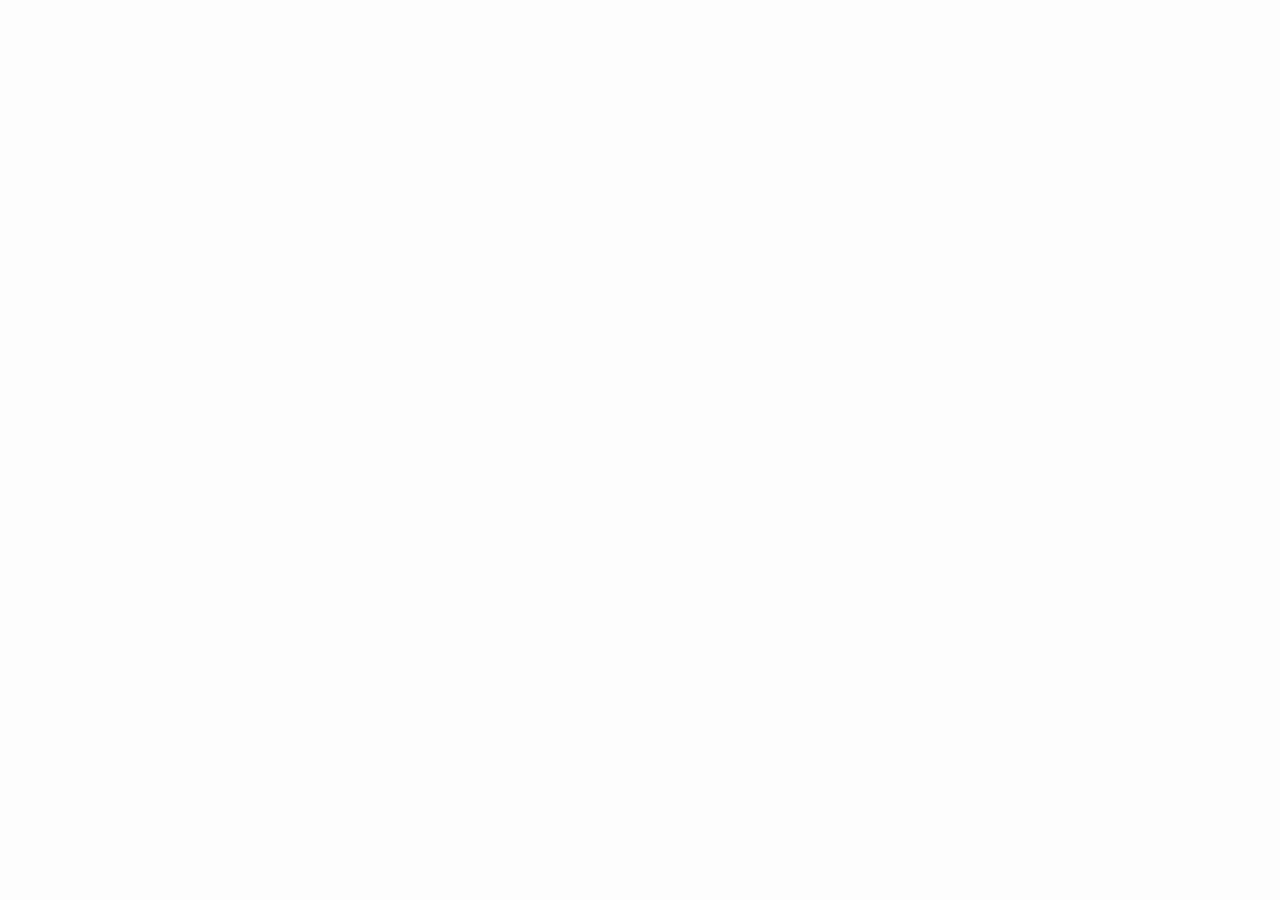
==== pedido.html @ 84dc1bac "feat: enforce minimum 2 units per flavor for all orders and improve floating button visibility logic" ====
<!DOCTYPE html>
<html lang="pt-BR">

<head>
  <meta charset="utf-8">
  <meta name="viewport" content="width=device-width, initial-scale=1.0">
  <title>SÁLVIA | Montar Pedido Premium</title>
  <!-- Fonts: Outfit + Inter -->
  <link rel="preconnect" href="https://fonts.googleapis.com">
  <link rel="preconnect" href="https://fonts.gstatic.com" crossorigin>
  <link href="https://fonts.googleapis.com/css2?family=Outfit:wght@400;500;600;700;800;900&family=Inter:wght@300;400;500;600;700;800&display=swap" rel="stylesheet">
  <!-- Material Symbols -->
  <link href="https://fonts.googleapis.com/css2?family=Material+Symbols+Outlined:wght,FILL@400,0..1&display=swap"
    rel="stylesheet">
  <link rel="icon" type="image/png" href="assets/favicon.png">
  <!-- Tailwind CSS -->
  <script src="https://cdn.tailwindcss.com"></script>
  <script>
    tailwind.config = {
      theme: {
        extend: {
          fontFamily: {
            sans: ['Inter', 'sans-serif'],
            display: ['Outfit', 'sans-serif'],
          },
          colors: {
            salvia: {
              DEFAULT: '#1B5E20',
              light: '#2E7D32',
              soft: '#81C784',
              cream: '#F1F8E9',
            }
          }
        }
      }
    }
  </script>

  <!-- React & Babel via CDN -->
  <script src="https://unpkg.com/react@18/umd/react.development.js" crossorigin></script>
  <script src="https://unpkg.com/react-dom@18/umd/react-dom.development.js" crossorigin></script>
  <script src="https://unpkg.com/@babel/standalone@7/babel.min.js"></script>
  <!-- GSAP for micro-animations -->
  <script src="https://cdnjs.cloudflare.com/ajax/libs/gsap/3.12.5/gsap.min.js"></script>

  <style>
    body {
      margin: 0;
      padding: 0;
      background-color: #FDFDFD;
      font-family: 'Inter', sans-serif;
    }

    .outfit { font-family: 'Outfit', sans-serif; }

    .material-symbols-outlined {
      font-variation-settings: 'FILL' 0, 'wght' 400, 'GRAD' 0, 'opsz' 24;
    }

    .glass {
      background: rgba(255, 255, 255, 0.7);
      backdrop-filter: blur(10px);
      -webkit-backdrop-filter: blur(10px);
      border: 1px solid rgba(255, 255, 255, 0.4);
    }

    /* GSAP Entry styles */
    .reveal { opacity: 0; transform: translateY(20px); }
  </style>
</head>

<body>
  <div id="root"></div>

  <script type="text/babel">
    const { useState, useEffect, useRef } = React;

    // --- Icons Replacement (Lucide to Material Symbols) ---
    const Icon = ({ name, size = 24, className = "" }) => (
      <span className={`material-symbols-outlined ${className}`} style={{ fontSize: `${size}px` }}>
        {name}
      </span>
    );

    const ShoppingCart = (props) => <Icon name="shopping_cart" {...props} />;
    const Plus = (props) => <Icon name="add" {...props} />;
    const Trash2 = (props) => <Icon name="delete" {...props} />;
    const CheckCircle = (props) => <Icon name="check_circle" {...props} />;
    const ArrowRight = (props) => <Icon name="arrow_forward" {...props} />;
    const ChevronLeft = (props) => <Icon name="chevron_left" {...props} />;
    const ReceiptText = (props) => <Icon name="receipt_long" {...props} />;
    const Utensils = (props) => <Icon name="restaurant" {...props} />;
    // -----------------------------------------------------

    const MENU_DATA = {
      categories: [
        { id: 'carnes', label: 'Carnes', hasSides: true },
        { id: 'frangos', label: 'Frangos', hasSides: true },
        { id: 'pratos_unicos', label: 'Pratos Únicos', hasSides: false },
      ],
      items: {
        carnes: ['Carne moída', 'Carne desfiada', 'Picadinho', 'Almôndegas ao molho'],
        frangos: ['Frango desfiado', 'Frango em cubos', 'Frango ao molho', 'Sobrecoxa', 'Fricassé de frango', 'Parmegiana fit', 'Strogonoff fit'],
        pratos_unicos: ['Panquecas (carne ou frango)', 'Macarrão à bolonhesa', 'Escondidinho de frango e abóbora', 'Escondidinho de carne e batata']
      },
      sides: [
        'Arroz branco', 'Arroz com brócolis', 'Arroz com cenoura', 'Arroz integral',
        'Arroz integral com brócolis', 'Arroz integral com cenoura', 'Arroz 7 grãos',
        'Feijão carioca', 'Feijão preto', 'Grão de bico', 'Lentilha', 'Ervilha',
        'Quinoa', 'Cuscuz marroquino', 'Polenta', 'Purê de batata',
        'Purê de abóbora', 'Purê de mandioquinha', 'Batatas sauté', 'Mix de legumes'
      ]
    };

    const calculatePricing = (totalQty) => {
      if (totalQty === 0) return 27.0;
      if (totalQty >= 15) return 21.5;
      if (totalQty >= 10) return 22.0;
      if (totalQty >= 5) return 25.0;
      return 27.0;
    };

    function App() {
      const [cart, setCart] = useState([]);
      const [view, setView] = useState('menu');
      const [step, setStep] = useState(1);
      const [customerName, setCustomerName] = useState('');
      const containerRef = useRef(null);

      const params = new URLSearchParams(window.location.search);
      const kitGoal = parseInt(params.get('kit') || '0');
      const getInitialMinQty = () => 2;
      const [currentMeal, setCurrentMeal] = useState({ category: null, protein: '', sides: [], quantity: getInitialMinQty() });

      // GSAP Animations
      useEffect(() => {
        gsap.to(".reveal", { y: 0, opacity: 1, duration: 0.8, stagger: 0.1, ease: "power3.out" });
      }, [view, step]);

      const addToCart = () => {
        setCart([...cart, { ...currentMeal, id: Date.now() }]);
        setView('menu');
        setCurrentMeal({ category: null, protein: '', sides: [], quantity: getInitialMinQty() });
        setStep(1);
      };

      const removeFromCart = (id) => setCart(cart.filter(item => item.id !== id));
      
      const totalQuantity = cart.reduce((acc, curr) => acc + curr.quantity, 0);
      const pricePerUnit = calculatePricing(totalQuantity);
      const totalPrice = totalQuantity * pricePerUnit;

      const effectiveMinQty = 2;

      return (
        <div className="min-h-screen bg-[#FDFDFD] text-slate-800 font-sans pb-32 overflow-x-hidden">
          {/* Navbar Estilo Landing Page */}
          <header className="bg-white/80 backdrop-blur-md border-b border-slate-100 p-4 sticky top-0 z-50">
            <div className="max-w-screen-xl mx-auto flex justify-between items-center px-4">
              <div className="flex items-center gap-2">
                <img src="assets/salvia_logo.png" alt="SÁLVIA Logo" className="h-14 w-auto" />
              </div>
              <div className="flex items-center gap-4">
                <div className="text-right hidden sm:block">
                  <p className="text-[10px] text-slate-400 font-bold uppercase tracking-widest leading-none">Total Pedido</p>
                  <p className="text-lg font-black text-salvia outfit">R$ {totalPrice.toFixed(2).replace('.', ',')}</p>
                </div>
                <div className="bg-salvia text-white p-2.5 rounded-2xl relative shadow-lg shadow-salvia/20">
                  <ShoppingCart size={22} />
                  {totalQuantity > 0 && (
                    <span className="absolute -top-1 -right-1 bg-red-500 text-[10px] w-5 h-5 rounded-full flex items-center justify-center font-black border-2 border-white">
                      {totalQuantity}
                    </span>
                  )}
                </div>
              </div>
            </div>
          </header>

          <main className="max-w-lg mx-auto p-6 space-y-8" ref={containerRef}>
            {/* Boas-vindas Personalizada */}
            <div className="reveal space-y-1">
              <h1 className="text-3xl font-black text-slate-900 outfit leading-tight">Monte seu cardápio personalizado</h1>
              <p className="text-slate-500 text-sm">Escolha suas proteínas e acompanhamentos favoritos.</p>
            </div>

            {view === 'menu' && (
              <div className="space-y-6">
                {/* Nome do Cliente com Design Glass */}
                <div className="reveal glass p-6 rounded-[2rem] shadow-sm border border-slate-100 transition-all hover:border-salvia/30">
                  <label className="text-[10px] font-bold text-slate-400 uppercase tracking-widest mb-1 block">Para começarmos, qual seu nome?</label>
                  <input 
                    type="text" 
                    value={customerName}
                    onChange={(e) => setCustomerName(e.target.value)}
                    placeholder="Ex: Mariana Santos"
                    className="w-full border-none p-0 text-xl font-bold text-salvia placeholder:text-slate-200 focus:ring-0 bg-transparent outfit"
                  />
                </div>

                {/* Lista de Marmitas no Carrinho */}
                {cart.length > 0 && (
                  <div className="reveal space-y-3">
                    <div className="flex justify-between items-end px-2">
                       <h3 className="text-xs font-black text-slate-400 uppercase tracking-widest">Itens no seu kit</h3>
                    </div>
                    {cart.map((item) => (
                      <div key={item.id} className="bg-white p-4 rounded-3xl border border-slate-100 flex justify-between items-center group shadow-sm transition-all hover:shadow-md">
                        <div className="flex-1">
                          <span className="text-salvia font-black text-lg mr-2 outfit">{item.quantity}x</span>
                          <span className="font-bold text-slate-800">{item.protein}</span>
                          <p className="text-[10px] text-slate-400 mt-0.5 uppercase font-medium">{item.sides.join(' + ') || 'Sem acompanhamentos'}</p>
                        </div>
                        <button onClick={() => removeFromCart(item.id)} className="text-slate-200 hover:text-red-500 transition-colors p-2">
                          <Trash2 size={18} />
                        </button>
                      </div>
                    ))}
                  </div>
                )}

                {/* Botão de Montagem Estilo Hero */}
                <button
                  onClick={() => setView('building')}
                  className="reveal w-full bg-gradient-to-br from-salvia to-salvia-light text-white rounded-[2.5rem] py-8 flex flex-col items-center gap-2 shadow-2xl shadow-salvia/20 transition-all active:scale-95 group"
                >
                  <div className="bg-white/20 p-3 rounded-full group-hover:scale-110 transition-transform">
                    <Plus size={32} />
                  </div>
                  <span className="text-xl font-black outfit">Montar Nova Marmita</span>
                  <span className="text-xs text-white/70 italic font-medium">Proteína + Acompanhamentos</span>
                </button>

                {totalQuantity > 0 && (
                   <button
                   onClick={() => setView('summary')}
                   className="reveal w-full bg-white border-2 border-salvia text-salvia rounded-[2.5rem] py-5 font-black outfit flex items-center justify-center gap-3 transition-all hover:bg-salvia/5"
                 >
                   <ReceiptText size={22} />
                   Ver Resumo e Enviar
                 </button>
                )}

                {/* Tabela de Preços Dinâmica */}
                <div className="reveal grid grid-cols-2 gap-3">
                  {[
                    { qty: 'Até 4', price: '27,00' },
                    { qty: '5 a 9', price: '25,00' },
                    { qty: '10 a 14', price: '22,00' },
                    { qty: '15+', price: '21,50', elite: true }
                  ].map(p => (
                    <div key={p.qty} className={`p-4 rounded-3xl border text-center transition-all ${p.elite ? 'bg-salvia-cream border-salvia/30 text-salvia' : 'bg-white border-slate-100 hover:border-salvia/20'}`}>
                      <p className="font-black text-xl outfit leading-none mb-1">R$ {p.price}</p>
                      <p className="text-[9px] font-bold uppercase tracking-widest opacity-60">{p.qty} Unidades</p>
                    </div>
                  ))}
                </div>
              </div>
            )}

            {view === 'building' && (
              <div className="space-y-6">
                {/* Cabeçalho do seletor */}
                <div className="reveal flex justify-between items-center mb-4">
                  <button onClick={() => step === 1 ? setView('menu') : setStep(step - 1)} className="p-2 text-slate-400 bg-white shadow-sm rounded-full active:scale-90 transition-transform">
                    <ChevronLeft size={24} />
                  </button>
                  <div className="flex gap-2.5">
                    {[1, 2, 3, 4].map(s => (
                      <div key={s} className={`h-1.5 w-10 rounded-full transition-all duration-500 ${step >= s ? 'bg-salvia shadow-[0_0_8px_rgba(27,94,32,0.4)]' : 'bg-slate-100'}`} />
                    ))}
                  </div>
                  <div className="w-8" />
                </div>

                <div className="min-h-[400px]">
                  {step === 1 && (
                    <div className="reveal space-y-5">
                      <h2 className="text-2xl font-black text-slate-800 outfit">O que teremos hoje?</h2>
                      <div className="grid gap-3">
                        {MENU_DATA.categories.map(cat => (
                          <button
                            key={cat.id}
                            onClick={() => { setCurrentMeal({ ...currentMeal, category: cat }); setStep(2); }}
                            className="bg-white p-6 rounded-3xl border-2 border-slate-50 text-left hover:border-salvia transition-all flex justify-between items-center group active:bg-salvia-cream"
                          >
                            <span className="text-lg font-bold text-slate-700">{cat.label}</span>
                            <div className="bg-slate-50 p-2 rounded-full group-hover:bg-salvia group-hover:text-white transition-all">
                                <ArrowRight size={20} />
                            </div>
                          </button>
                        ))}
                      </div>
                    </div>
                  )}

                  {step === 2 && (
                    <div className="reveal space-y-5">
                      <h2 className="text-2xl font-black text-slate-800 outfit">Escolha sua proteína:</h2>
                      <div className="grid gap-2 max-h-[450px] overflow-y-auto pr-2 custom-scroll">
                        {MENU_DATA.items[currentMeal.category.id].map(item => (
                          <button
                            key={item}
                            onClick={() => { setCurrentMeal({ ...currentMeal, protein: item }); setStep(currentMeal.category.hasSides ? 3 : 4); }}
                            className="p-5 rounded-2xl text-left border-2 border-slate-50 hover:border-salvia hover:bg-salvia-cream font-bold text-slate-700 transition-all active:scale-[0.98]"
                          >
                            {item}
                          </button>
                        ))}
                      </div>
                    </div>
                  )}

                  {step === 3 && (
                    <div className="reveal space-y-6">
                      <div className="flex justify-between items-center">
                        <h2 className="text-2xl font-black text-slate-800 outfit">Acompanhamentos</h2>
                        <span className="bg-salvia-light text-white text-xs font-black px-4 py-1 rounded-full">{currentMeal.sides.length}/2</span>
                      </div>
                      <div className="grid gap-2 max-h-[350px] overflow-y-auto pr-2">
                        {MENU_DATA.sides.map(side => (
                          <button
                            key={side}
                            onClick={() => {
                                if (currentMeal.sides.includes(side)) {
                                    setCurrentMeal({ ...currentMeal, sides: currentMeal.sides.filter(s => s !== side) });
                                } else if (currentMeal.sides.length < 2) {
                                    setCurrentMeal({ ...currentMeal, sides: [...currentMeal.sides, side] });
                                }
                            }}
                            className={`p-4 rounded-2xl text-left border-2 transition-all flex justify-between items-center ${currentMeal.sides.includes(side) ? 'border-salvia bg-salvia-cream text-salvia font-black' : 'border-slate-50 text-slate-600 hover:border-slate-200'}`}
                          >
                            {side}
                            {currentMeal.sides.includes(side) && <CheckCircle size={18} className="text-salvia" />}
                          </button>
                        ))}
                      </div>
                      <button
                        disabled={currentMeal.sides.length !== 2}
                        onClick={() => setStep(4)}
                        className={`w-full py-5 rounded-3xl font-black outfit text-white transition-all text-lg shadow-xl ${currentMeal.sides.length === 2 ? 'bg-salvia shadow-salvia/20' : 'bg-slate-200 cursor-not-allowed'}`}
                      >
                        Próximo passo
                      </button>
                    </div>
                  )}

                  {step === 4 && (
                    <div className="reveal space-y-10 py-10 text-center">
                      <div className="space-y-2">
                        <h2 className="text-3xl font-black text-slate-800 outfit">Quantas unidades?</h2>
                        {effectiveMinQty > 1 && (
                          <p className="text-xs text-orange-600 font-black uppercase tracking-widest bg-orange-50 inline-block px-4 py-1 rounded-full">
                            Mínimo de {effectiveMinQty} un. por sabor
                          </p>
                        )}
                      </div>
                      <div className="flex items-center justify-center gap-10">
                        <button 
                          onClick={() => setCurrentMeal({ ...currentMeal, quantity: Math.max(effectiveMinQty, currentMeal.quantity - 1) })} 
                          className="w-16 h-16 rounded-full border-2 border-slate-200 flex items-center justify-center text-3xl font-black text-slate-300 hover:text-salvia hover:border-salvia transition-all shadow-sm active:bg-salvia-cream"
                        > – </button>
                        <span className="text-8xl font-black text-salvia outfit">{Math.max(effectiveMinQty, currentMeal.quantity)}</span>
                        <button onClick={() => setCurrentMeal({ ...currentMeal, quantity: currentMeal.quantity + 1 })} className="w-16 h-16 rounded-full border-2 border-slate-200 flex items-center justify-center text-3xl font-black text-slate-300 hover:text-salvia hover:border-salvia transition-all shadow-sm active:bg-salvia-cream"> + </button>
                      </div>
                      <button 
                        onClick={() => {
                          const finalMeal = { ...currentMeal, quantity: Math.max(effectiveMinQty, currentMeal.quantity) };
                          setCart([...cart, { ...finalMeal, id: Date.now() }]);
                          setView('menu');
                          setCurrentMeal({ category: null, protein: '', sides: [], quantity: getInitialMinQty() });
                          setStep(1);
                        }}
                        className="w-full bg-salvia py-6 rounded-3xl font-black outfit text-white text-xl shadow-2xl shadow-salvia/30 transform transition-all active:scale-95"
                      > Confirmar Escolha </button>
                    </div>
                  )}
                </div>
              </div>
            )}

            {view === 'summary' && (
              <div className="glass rounded-[2.5rem] shadow-2xl overflow-hidden border border-white">
                <div className="bg-salvia p-10 text-white text-center flex flex-col items-center">
                  <div className="bg-white/10 p-4 rounded-full mb-4">
                    <ReceiptText size={48} className="opacity-90" />
                  </div>
                  <h2 className="text-3xl font-black outfit tracking-tight">RESUMO FINAL</h2>
                  <p className="text-salvia-soft text-sm font-medium mt-1">Quase pronto, {customerName}!</p>
                </div>

                <div className="p-8 space-y-8">
                  <div className="space-y-4 max-h-[300px] overflow-y-auto px-1 custom-scroll">
                    {cart.map((item, idx) => (
                      <div key={idx} className="flex gap-4 items-center p-5 bg-white rounded-3xl border border-slate-50 shadow-sm relative group">
                        <div className="h-12 w-12 rounded-2xl bg-salvia text-white flex items-center justify-center font-black outfit flex-shrink-0 text-xl">
                            {item.quantity}
                        </div>
                        <div className="flex-1">
                          <p className="font-black text-slate-800 text-sm uppercase outfit leading-none mb-1">{item.protein}</p>
                          <p className="text-[10px] text-slate-400 font-bold uppercase tracking-widest">{item.sides.join(' | ')}</p>
                        </div>
                        <button onClick={() => removeFromCart(item.id)} className="text-slate-200 hover:text-red-500 transition-colors p-2">
                          <Trash2 size={20} />
                        </button>
                      </div>
                    ))}
                  </div>

                  <div className="bg-salvia-cream p-8 rounded-[2rem] border-2 border-salvia/20 space-y-2">
                    <div className="flex justify-between text-[11px] font-black text-salvia/60 uppercase tracking-widest">
                      <span>Preço p/ unidade:</span>
                      <span>R$ {pricePerUnit.toFixed(2).replace('.', ',')}</span>
                    </div>
                    <div className="flex justify-between font-black text-3xl text-salvia pt-4 border-t border-salvia/10 outfit">
                      <span>TOTAL:</span>
                      <span>R$ {totalPrice.toFixed(2).replace('.', ',')}</span>
                    </div>
                  </div>

                  <button
                    onClick={() => {
                        const saudação = customerName.trim() ? `Meu nome é *${customerName.trim()}* e e` : 'E';
                        const text = `*NOVO PEDIDO SÁLVIA PREMIUM*\n\n${saudação}ste é meu pedido personalizado:\n\n${cart.map(i => `- *${i.quantity}x ${i.protein.toUpperCase()}*${i.sides.length > 0 ? `\n   (_Acomp: ${i.sides.join(' + ')})_` : ''}`).join('\n\n')}\n\n*VALOR TOTAL: R$ ${totalPrice.toFixed(2).replace('.', ',')}*\n_Qtde Total: ${totalQuantity} marmitas_`;
                        window.open(`https://wa.me/5561983693411?text=${encodeURIComponent(text)}`);
                    }}
                    className="w-full bg-salvia hover:bg-salvia-light text-white py-6 rounded-3xl font-black outfit text-xl shadow-2xl shadow-salvia/30 flex items-center justify-center gap-4 transition-all"
                  >
                    Enviar Pedido via WhatsApp
                  </button>
                  <button onClick={() => setView('menu')} className="w-full text-slate-400 font-bold text-sm hover:text-salvia transition-colors">Voltar e Ajustar itens</button>
                </div>
              </div>
            )}
          </main>

          {/* Floater Informativo Premium */}
          {totalQuantity > 0 && view === 'menu' && (
            <div className="fixed bottom-6 left-6 right-6 z-40 bg-white/90 backdrop-blur-xl border border-slate-100 p-6 rounded-[2.5rem] shadow-2xl flex flex-col gap-4 max-w-lg mx-auto transform transition-all hover:scale-[1.02]">
              <div className="flex justify-between items-center w-full">
                <div>
                  <p className="text-[10px] text-slate-400 font-black uppercase tracking-widest mb-1">Subtotal ({totalQuantity})</p>
                  <div className="flex items-baseline gap-2">
                      <span className="text-3xl font-black text-salvia outfit">R$ {totalPrice.toFixed(2).replace('.', ',')}</span>
                  </div>
                </div>
                <button 
                  onClick={() => setView('summary')} 
                  className="bg-salvia text-white shadow-xl shadow-salvia/20 active:scale-95 px-8 py-4 rounded-3xl font-black outfit text-sm transition-all"
                >
                  Finalizar
                </button>
              </div>
            </div>
          )}
        </div>
      );
    }

    const root = ReactDOM.createRoot(document.getElementById('root'));
    root.render(<App />);
  </script>
</body>
</html>
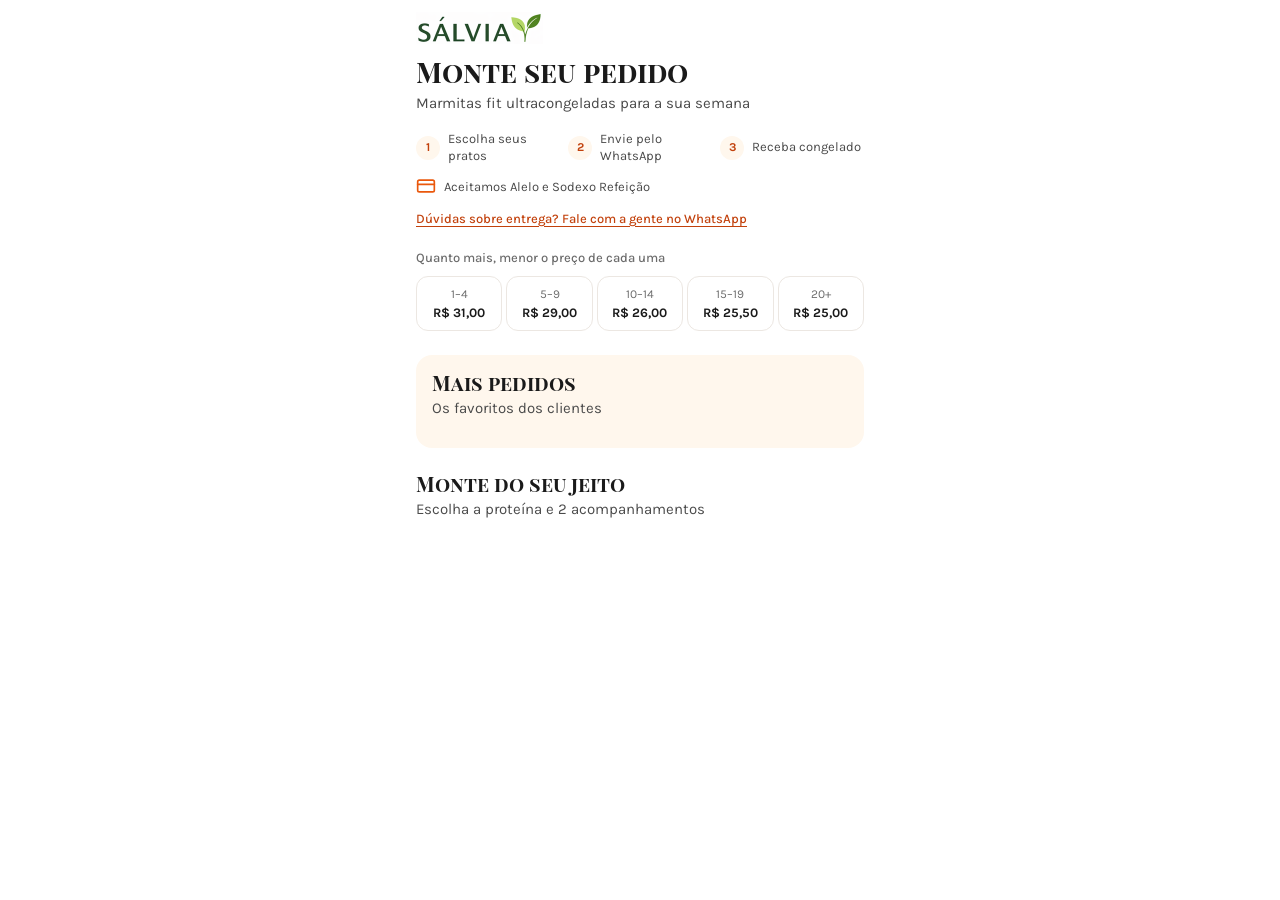
==== commit b2c218f1: "feat: nova estrutura e visual da pagina de pedido (laranja + serifada, tokens) Co-Authored-By: Claud" ====
--- a/pedido.html
+++ b/pedido.html
@@ -1,464 +1,80 @@
 <!DOCTYPE html>
 <html lang="pt-BR">
-
 <head>
   <meta charset="utf-8">
-  <meta name="viewport" content="width=device-width, initial-scale=1.0">
-  <title>SÁLVIA | Montar Pedido Premium</title>
-  <!-- Fonts: Outfit + Inter -->
+  <meta name="viewport" content="width=device-width, initial-scale=1">
+  <meta name="color-scheme" content="light">
+  <meta name="theme-color" content="#FFFFFF">
+  <title>SÁLVIA | Monte seu pedido</title>
+  <meta name="description" content="Monte seu pedido de marmitas fit ultracongeladas e envie pelo WhatsApp. Quanto mais marmitas, menor o preço de cada uma.">
+  <link rel="icon" type="image/png" href="assets/favicon.png">
   <link rel="preconnect" href="https://fonts.googleapis.com">
   <link rel="preconnect" href="https://fonts.gstatic.com" crossorigin>
-  <link href="https://fonts.googleapis.com/css2?family=Outfit:wght@400;500;600;700;800;900&family=Inter:wght@300;400;500;600;700;800&display=swap" rel="stylesheet">
-  <!-- Material Symbols -->
-  <link href="https://fonts.googleapis.com/css2?family=Material+Symbols+Outlined:wght,FILL@400,0..1&display=swap"
-    rel="stylesheet">
-  <link rel="icon" type="image/png" href="assets/favicon.png">
-  <!-- Tailwind CSS -->
-  <script src="https://cdn.tailwindcss.com"></script>
-  <script>
-    tailwind.config = {
-      theme: {
-        extend: {
-          fontFamily: {
-            sans: ['Inter', 'sans-serif'],
-            display: ['Outfit', 'sans-serif'],
-          },
-          colors: {
-            salvia: {
-              DEFAULT: '#1B5E20',
-              light: '#2E7D32',
-              soft: '#81C784',
-              cream: '#F1F8E9',
-            }
-          }
-        }
-      }
-    }
-  </script>
+  <link href="https://fonts.googleapis.com/css2?family=Karla:wght@400;500;700&family=Playfair+Display+SC:wght@700&display=swap" rel="stylesheet">
+  <link rel="stylesheet" href="pedido.css">
+  <script type="module" src="pedido.js"></script>
+</head>
+<body>
+  <header class="topo">
+    <img src="assets/salvia-logo-topo.png" alt="Sálvia" width="127" height="32">
+  </header>
 
-  <!-- React & Babel via CDN -->
-  <script src="https://unpkg.com/react@18/umd/react.development.js" crossorigin></script>
-  <script src="https://unpkg.com/react-dom@18/umd/react-dom.development.js" crossorigin></script>
-  <script src="https://unpkg.com/@babel/standalone@7/babel.min.js"></script>
-  <!-- GSAP for micro-animations -->
-  <script src="https://cdnjs.cloudflare.com/ajax/libs/gsap/3.12.5/gsap.min.js"></script>
+  <main id="tela-cardapio" class="coluna">
+    <h1 class="titulo-pagina">Monte seu pedido</h1>
+    <p class="subtitulo">Marmitas fit ultracongeladas para a sua semana</p>
 
-  <style>
-    body {
-      margin: 0;
-      padding: 0;
-      background-color: #FDFDFD;
-      font-family: 'Inter', sans-serif;
-    }
+    <ol class="passos" aria-label="Como funciona">
+      <li><span class="passo-num" aria-hidden="true">1</span>Escolha seus pratos</li>
+      <li><span class="passo-num" aria-hidden="true">2</span>Envie pelo WhatsApp</li>
+      <li><span class="passo-num" aria-hidden="true">3</span>Receba congelado</li>
+    </ol>
+    <p class="info">
+      <svg class="icone" viewBox="0 0 24 24" fill="none" stroke="currentColor" stroke-width="2" stroke-linecap="round" stroke-linejoin="round" aria-hidden="true"><rect width="20" height="14" x="2" y="5" rx="2"/><path d="M2 10h20"/></svg>
+      Aceitamos Alelo e Sodexo Refeição
+    </p>
+    <a class="link-discreto" href="https://wa.me/5561983693411?text=Ol%C3%A1!%20Tenho%20uma%20d%C3%BAvida%20sobre%20a%20entrega.">Dúvidas sobre entrega? Fale com a gente no WhatsApp</a>
 
-    .outfit { font-family: 'Outfit', sans-serif; }
+    <section class="precos" aria-labelledby="titulo-precos">
+      <h2 id="titulo-precos" class="rotulo">Quanto mais, menor o preço de cada uma</h2>
+      <ul class="faixas" id="faixas">
+        <li class="faixa" data-min="1"><span class="faixa-qtd">1–4</span><span class="faixa-preco">R$ 31,00</span></li>
+        <li class="faixa" data-min="5"><span class="faixa-qtd">5–9</span><span class="faixa-preco">R$ 29,00</span></li>
+        <li class="faixa" data-min="10"><span class="faixa-qtd">10–14</span><span class="faixa-preco">R$ 26,00</span></li>
+        <li class="faixa" data-min="15"><span class="faixa-qtd">15–19</span><span class="faixa-preco">R$ 25,50</span></li>
+        <li class="faixa" data-min="20"><span class="faixa-qtd">20+</span><span class="faixa-preco">R$ 25,00</span></li>
+      </ul>
+    </section>
 
-    .material-symbols-outlined {
-      font-variation-settings: 'FILL' 0, 'wght' 400, 'GRAD' 0, 'opsz' 24;
-    }
+    <section class="secao mais-pedidos" aria-labelledby="titulo-mais-pedidos">
+      <h2 id="titulo-mais-pedidos" class="titulo-secao">Mais pedidos</h2>
+      <p class="apoio">Os favoritos dos clientes</p>
+      <ul id="lista-mais-pedidos" class="lista-combos"></ul>
+    </section>
 
-    .glass {
-      background: rgba(255, 255, 255, 0.7);
-      backdrop-filter: blur(10px);
-      -webkit-backdrop-filter: blur(10px);
-      border: 1px solid rgba(255, 255, 255, 0.4);
-    }
+    <section class="secao" aria-labelledby="titulo-monte">
+      <h2 id="titulo-monte" class="titulo-secao">Monte do seu jeito</h2>
+      <p class="apoio">Escolha a proteína e 2 acompanhamentos</p>
+      <nav class="atalhos" id="atalhos" aria-label="Categorias"></nav>
+      <div id="lista-pratos"></div>
+    </section>
+  </main>
 
-    /* GSAP Entry styles */
-    .reveal { opacity: 0; transform: translateY(20px); }
-  </style>
-</head>
+  <main id="tela-resumo" class="coluna" hidden></main>
 
-<body>
-  <div id="root"></div>
+  <div id="barra" class="barra" hidden>
+    <div class="barra-conteudo">
+      <div class="barra-textos">
+        <p class="barra-total" id="barra-total"></p>
+        <p class="barra-aviso" id="barra-aviso" aria-live="polite"></p>
+      </div>
+      <button type="button" class="botao botao-principal" data-acao="ver-resumo">Ver pedido</button>
+    </div>
+  </div>
 
-  <script type="text/babel">
-    const { useState, useEffect, useRef } = React;
+  <div id="painel-fundo" class="painel-fundo" hidden></div>
+  <section id="painel" class="painel" role="dialog" aria-modal="true" aria-labelledby="painel-titulo" hidden></section>
+  <div id="aviso-rapido" class="aviso-rapido" role="status" aria-live="polite"></div>
 
-    // --- Icons Replacement (Lucide to Material Symbols) ---
-    const Icon = ({ name, size = 24, className = "" }) => (
-      <span className={`material-symbols-outlined ${className}`} style={{ fontSize: `${size}px` }}>
-        {name}
-      </span>
-    );
-
-    const ShoppingCart = (props) => <Icon name="shopping_cart" {...props} />;
-    const Plus = (props) => <Icon name="add" {...props} />;
-    const Trash2 = (props) => <Icon name="delete" {...props} />;
-    const CheckCircle = (props) => <Icon name="check_circle" {...props} />;
-    const ArrowRight = (props) => <Icon name="arrow_forward" {...props} />;
-    const ChevronLeft = (props) => <Icon name="chevron_left" {...props} />;
-    const ReceiptText = (props) => <Icon name="receipt_long" {...props} />;
-    const Utensils = (props) => <Icon name="restaurant" {...props} />;
-    // -----------------------------------------------------
-
-    const MENU_DATA = {
-      categories: [
-        { id: 'carnes', label: 'Carnes', hasSides: true },
-        { id: 'frangos', label: 'Frangos', hasSides: true },
-        { id: 'pratos_unicos', label: 'Pratos Únicos', hasSides: false },
-      ],
-      items: {
-        carnes: ['Carne moída', 'Carne desfiada', 'Picadinho', 'Almôndegas ao molho'],
-        frangos: ['Frango desfiado', 'Frango em cubos', 'Frango ao molho', 'Sobrecoxa', 'Fricassé de frango', 'Parmegiana fit', 'Strogonoff fit'],
-        pratos_unicos: ['Panquecas (carne ou frango)', 'Macarrão à bolonhesa', 'Escondidinho de frango e abóbora', 'Escondidinho de carne e batata']
-      },
-      sides: [
-        'Arroz branco', 'Arroz com brócolis', 'Arroz com cenoura', 'Arroz integral',
-        'Arroz integral com brócolis', 'Arroz integral com cenoura', 'Arroz 7 grãos',
-        'Feijão carioca', 'Feijão preto', 'Grão de bico', 'Lentilha', 'Ervilha',
-        'Quinoa', 'Cuscuz marroquino', 'Polenta', 'Purê de batata',
-        'Purê de abóbora', 'Purê de mandioquinha', 'Batatas sauté', 'Mix de legumes'
-      ]
-    };
-
-    const calculatePricing = (totalQty) => {
-      if (totalQty === 0) return 27.0;
-      if (totalQty >= 15) return 21.5;
-      if (totalQty >= 10) return 22.0;
-      if (totalQty >= 5) return 25.0;
-      return 27.0;
-    };
-
-    function App() {
-      const [cart, setCart] = useState([]);
-      const [view, setView] = useState('menu');
-      const [step, setStep] = useState(1);
-      const [customerName, setCustomerName] = useState('');
-      const containerRef = useRef(null);
-
-      const params = new URLSearchParams(window.location.search);
-      const kitGoal = parseInt(params.get('kit') || '0');
-      const getInitialMinQty = () => 2;
-      const [currentMeal, setCurrentMeal] = useState({ category: null, protein: '', sides: [], quantity: getInitialMinQty() });
-
-      // GSAP Animations
-      useEffect(() => {
-        gsap.to(".reveal", { y: 0, opacity: 1, duration: 0.8, stagger: 0.1, ease: "power3.out" });
-      }, [view, step]);
-
-      const addToCart = () => {
-        setCart([...cart, { ...currentMeal, id: Date.now() }]);
-        setView('menu');
-        setCurrentMeal({ category: null, protein: '', sides: [], quantity: getInitialMinQty() });
-        setStep(1);
-      };
-
-      const removeFromCart = (id) => setCart(cart.filter(item => item.id !== id));
-      
-      const totalQuantity = cart.reduce((acc, curr) => acc + curr.quantity, 0);
-      const pricePerUnit = calculatePricing(totalQuantity);
-      const totalPrice = totalQuantity * pricePerUnit;
-
-      const effectiveMinQty = 2;
-
-      return (
-        <div className="min-h-screen bg-[#FDFDFD] text-slate-800 font-sans pb-32 overflow-x-hidden">
-          {/* Navbar Estilo Landing Page */}
-          <header className="bg-white/80 backdrop-blur-md border-b border-slate-100 p-4 sticky top-0 z-50">
-            <div className="max-w-screen-xl mx-auto flex justify-between items-center px-4">
-              <div className="flex items-center gap-2">
-                <img src="assets/salvia_logo.png" alt="SÁLVIA Logo" className="h-14 w-auto" />
-              </div>
-              <div className="flex items-center gap-4">
-                <div className="text-right hidden sm:block">
-                  <p className="text-[10px] text-slate-400 font-bold uppercase tracking-widest leading-none">Total Pedido</p>
-                  <p className="text-lg font-black text-salvia outfit">R$ {totalPrice.toFixed(2).replace('.', ',')}</p>
-                </div>
-                <div className="bg-salvia text-white p-2.5 rounded-2xl relative shadow-lg shadow-salvia/20">
-                  <ShoppingCart size={22} />
-                  {totalQuantity > 0 && (
-                    <span className="absolute -top-1 -right-1 bg-red-500 text-[10px] w-5 h-5 rounded-full flex items-center justify-center font-black border-2 border-white">
-                      {totalQuantity}
-                    </span>
-                  )}
-                </div>
-              </div>
-            </div>
-          </header>
-
-          <main className="max-w-lg mx-auto p-6 space-y-8" ref={containerRef}>
-            {/* Boas-vindas Personalizada */}
-            <div className="reveal space-y-1">
-              <h1 className="text-3xl font-black text-slate-900 outfit leading-tight">Monte seu cardápio personalizado</h1>
-              <p className="text-slate-500 text-sm">Escolha suas proteínas e acompanhamentos favoritos.</p>
-            </div>
-
-            {view === 'menu' && (
-              <div className="space-y-6">
-                {/* Nome do Cliente com Design Glass */}
-                <div className="reveal glass p-6 rounded-[2rem] shadow-sm border border-slate-100 transition-all hover:border-salvia/30">
-                  <label className="text-[10px] font-bold text-slate-400 uppercase tracking-widest mb-1 block">Para começarmos, qual seu nome?</label>
-                  <input 
-                    type="text" 
-                    value={customerName}
-                    onChange={(e) => setCustomerName(e.target.value)}
-                    placeholder="Ex: Mariana Santos"
-                    className="w-full border-none p-0 text-xl font-bold text-salvia placeholder:text-slate-200 focus:ring-0 bg-transparent outfit"
-                  />
-                </div>
-
-                {/* Lista de Marmitas no Carrinho */}
-                {cart.length > 0 && (
-                  <div className="reveal space-y-3">
-                    <div className="flex justify-between items-end px-2">
-                       <h3 className="text-xs font-black text-slate-400 uppercase tracking-widest">Itens no seu kit</h3>
-                    </div>
-                    {cart.map((item) => (
-                      <div key={item.id} className="bg-white p-4 rounded-3xl border border-slate-100 flex justify-between items-center group shadow-sm transition-all hover:shadow-md">
-                        <div className="flex-1">
-                          <span className="text-salvia font-black text-lg mr-2 outfit">{item.quantity}x</span>
-                          <span className="font-bold text-slate-800">{item.protein}</span>
-                          <p className="text-[10px] text-slate-400 mt-0.5 uppercase font-medium">{item.sides.join(' + ') || 'Sem acompanhamentos'}</p>
-                        </div>
-                        <button onClick={() => removeFromCart(item.id)} className="text-slate-200 hover:text-red-500 transition-colors p-2">
-                          <Trash2 size={18} />
-                        </button>
-                      </div>
-                    ))}
-                  </div>
-                )}
-
-                {/* Botão de Montagem Estilo Hero */}
-                <button
-                  onClick={() => setView('building')}
-                  className="reveal w-full bg-gradient-to-br from-salvia to-salvia-light text-white rounded-[2.5rem] py-8 flex flex-col items-center gap-2 shadow-2xl shadow-salvia/20 transition-all active:scale-95 group"
-                >
-                  <div className="bg-white/20 p-3 rounded-full group-hover:scale-110 transition-transform">
-                    <Plus size={32} />
-                  </div>
-                  <span className="text-xl font-black outfit">Montar Nova Marmita</span>
-                  <span className="text-xs text-white/70 italic font-medium">Proteína + Acompanhamentos</span>
-                </button>
-
-                {totalQuantity > 0 && (
-                   <button
-                   onClick={() => setView('summary')}
-                   className="reveal w-full bg-white border-2 border-salvia text-salvia rounded-[2.5rem] py-5 font-black outfit flex items-center justify-center gap-3 transition-all hover:bg-salvia/5"
-                 >
-                   <ReceiptText size={22} />
-                   Ver Resumo e Enviar
-                 </button>
-                )}
-
-                {/* Tabela de Preços Dinâmica */}
-                <div className="reveal grid grid-cols-2 gap-3">
-                  {[
-                    { qty: 'Até 4', price: '27,00' },
-                    { qty: '5 a 9', price: '25,00' },
-                    { qty: '10 a 14', price: '22,00' },
-                    { qty: '15+', price: '21,50', elite: true }
-                  ].map(p => (
-                    <div key={p.qty} className={`p-4 rounded-3xl border text-center transition-all ${p.elite ? 'bg-salvia-cream border-salvia/30 text-salvia' : 'bg-white border-slate-100 hover:border-salvia/20'}`}>
-                      <p className="font-black text-xl outfit leading-none mb-1">R$ {p.price}</p>
-                      <p className="text-[9px] font-bold uppercase tracking-widest opacity-60">{p.qty} Unidades</p>
-                    </div>
-                  ))}
-                </div>
-              </div>
-            )}
-
-            {view === 'building' && (
-              <div className="space-y-6">
-                {/* Cabeçalho do seletor */}
-                <div className="reveal flex justify-between items-center mb-4">
-                  <button onClick={() => step === 1 ? setView('menu') : setStep(step - 1)} className="p-2 text-slate-400 bg-white shadow-sm rounded-full active:scale-90 transition-transform">
-                    <ChevronLeft size={24} />
-                  </button>
-                  <div className="flex gap-2.5">
-                    {[1, 2, 3, 4].map(s => (
-                      <div key={s} className={`h-1.5 w-10 rounded-full transition-all duration-500 ${step >= s ? 'bg-salvia shadow-[0_0_8px_rgba(27,94,32,0.4)]' : 'bg-slate-100'}`} />
-                    ))}
-                  </div>
-                  <div className="w-8" />
-                </div>
-
-                <div className="min-h-[400px]">
-                  {step === 1 && (
-                    <div className="reveal space-y-5">
-                      <h2 className="text-2xl font-black text-slate-800 outfit">O que teremos hoje?</h2>
-                      <div className="grid gap-3">
-                        {MENU_DATA.categories.map(cat => (
-                          <button
-                            key={cat.id}
-                            onClick={() => { setCurrentMeal({ ...currentMeal, category: cat }); setStep(2); }}
-                            className="bg-white p-6 rounded-3xl border-2 border-slate-50 text-left hover:border-salvia transition-all flex justify-between items-center group active:bg-salvia-cream"
-                          >
-                            <span className="text-lg font-bold text-slate-700">{cat.label}</span>
-                            <div className="bg-slate-50 p-2 rounded-full group-hover:bg-salvia group-hover:text-white transition-all">
-                                <ArrowRight size={20} />
-                            </div>
-                          </button>
-                        ))}
-                      </div>
-                    </div>
-                  )}
-
-                  {step === 2 && (
-                    <div className="reveal space-y-5">
-                      <h2 className="text-2xl font-black text-slate-800 outfit">Escolha sua proteína:</h2>
-                      <div className="grid gap-2 max-h-[450px] overflow-y-auto pr-2 custom-scroll">
-                        {MENU_DATA.items[currentMeal.category.id].map(item => (
-                          <button
-                            key={item}
-                            onClick={() => { setCurrentMeal({ ...currentMeal, protein: item }); setStep(currentMeal.category.hasSides ? 3 : 4); }}
-                            className="p-5 rounded-2xl text-left border-2 border-slate-50 hover:border-salvia hover:bg-salvia-cream font-bold text-slate-700 transition-all active:scale-[0.98]"
-                          >
-                            {item}
-                          </button>
-                        ))}
-                      </div>
-                    </div>
-                  )}
-
-                  {step === 3 && (
-                    <div className="reveal space-y-6">
-                      <div className="flex justify-between items-center">
-                        <h2 className="text-2xl font-black text-slate-800 outfit">Acompanhamentos</h2>
-                        <span className="bg-salvia-light text-white text-xs font-black px-4 py-1 rounded-full">{currentMeal.sides.length}/2</span>
-                      </div>
-                      <div className="grid gap-2 max-h-[350px] overflow-y-auto pr-2">
-                        {MENU_DATA.sides.map(side => (
-                          <button
-                            key={side}
-                            onClick={() => {
-                                if (currentMeal.sides.includes(side)) {
-                                    setCurrentMeal({ ...currentMeal, sides: currentMeal.sides.filter(s => s !== side) });
-                                } else if (currentMeal.sides.length < 2) {
-                                    setCurrentMeal({ ...currentMeal, sides: [...currentMeal.sides, side] });
-                                }
-                            }}
-                            className={`p-4 rounded-2xl text-left border-2 transition-all flex justify-between items-center ${currentMeal.sides.includes(side) ? 'border-salvia bg-salvia-cream text-salvia font-black' : 'border-slate-50 text-slate-600 hover:border-slate-200'}`}
-                          >
-                            {side}
-                            {currentMeal.sides.includes(side) && <CheckCircle size={18} className="text-salvia" />}
-                          </button>
-                        ))}
-                      </div>
-                      <button
-                        disabled={currentMeal.sides.length !== 2}
-                        onClick={() => setStep(4)}
-                        className={`w-full py-5 rounded-3xl font-black outfit text-white transition-all text-lg shadow-xl ${currentMeal.sides.length === 2 ? 'bg-salvia shadow-salvia/20' : 'bg-slate-200 cursor-not-allowed'}`}
-                      >
-                        Próximo passo
-                      </button>
-                    </div>
-                  )}
-
-                  {step === 4 && (
-                    <div className="reveal space-y-10 py-10 text-center">
-                      <div className="space-y-2">
-                        <h2 className="text-3xl font-black text-slate-800 outfit">Quantas unidades?</h2>
-                        {effectiveMinQty > 1 && (
-                          <p className="text-xs text-orange-600 font-black uppercase tracking-widest bg-orange-50 inline-block px-4 py-1 rounded-full">
-                            Mínimo de {effectiveMinQty} un. por sabor
-                          </p>
-                        )}
-                      </div>
-                      <div className="flex items-center justify-center gap-10">
-                        <button 
-                          onClick={() => setCurrentMeal({ ...currentMeal, quantity: Math.max(effectiveMinQty, currentMeal.quantity - 1) })} 
-                          className="w-16 h-16 rounded-full border-2 border-slate-200 flex items-center justify-center text-3xl font-black text-slate-300 hover:text-salvia hover:border-salvia transition-all shadow-sm active:bg-salvia-cream"
-                        > – </button>
-                        <span className="text-8xl font-black text-salvia outfit">{Math.max(effectiveMinQty, currentMeal.quantity)}</span>
-                        <button onClick={() => setCurrentMeal({ ...currentMeal, quantity: currentMeal.quantity + 1 })} className="w-16 h-16 rounded-full border-2 border-slate-200 flex items-center justify-center text-3xl font-black text-slate-300 hover:text-salvia hover:border-salvia transition-all shadow-sm active:bg-salvia-cream"> + </button>
-                      </div>
-                      <button 
-                        onClick={() => {
-                          const finalMeal = { ...currentMeal, quantity: Math.max(effectiveMinQty, currentMeal.quantity) };
-                          setCart([...cart, { ...finalMeal, id: Date.now() }]);
-                          setView('menu');
-                          setCurrentMeal({ category: null, protein: '', sides: [], quantity: getInitialMinQty() });
-                          setStep(1);
-                        }}
-                        className="w-full bg-salvia py-6 rounded-3xl font-black outfit text-white text-xl shadow-2xl shadow-salvia/30 transform transition-all active:scale-95"
-                      > Confirmar Escolha </button>
-                    </div>
-                  )}
-                </div>
-              </div>
-            )}
-
-            {view === 'summary' && (
-              <div className="glass rounded-[2.5rem] shadow-2xl overflow-hidden border border-white">
-                <div className="bg-salvia p-10 text-white text-center flex flex-col items-center">
-                  <div className="bg-white/10 p-4 rounded-full mb-4">
-                    <ReceiptText size={48} className="opacity-90" />
-                  </div>
-                  <h2 className="text-3xl font-black outfit tracking-tight">RESUMO FINAL</h2>
-                  <p className="text-salvia-soft text-sm font-medium mt-1">Quase pronto, {customerName}!</p>
-                </div>
-
-                <div className="p-8 space-y-8">
-                  <div className="space-y-4 max-h-[300px] overflow-y-auto px-1 custom-scroll">
-                    {cart.map((item, idx) => (
-                      <div key={idx} className="flex gap-4 items-center p-5 bg-white rounded-3xl border border-slate-50 shadow-sm relative group">
-                        <div className="h-12 w-12 rounded-2xl bg-salvia text-white flex items-center justify-center font-black outfit flex-shrink-0 text-xl">
-                            {item.quantity}
-                        </div>
-                        <div className="flex-1">
-                          <p className="font-black text-slate-800 text-sm uppercase outfit leading-none mb-1">{item.protein}</p>
-                          <p className="text-[10px] text-slate-400 font-bold uppercase tracking-widest">{item.sides.join(' | ')}</p>
-                        </div>
-                        <button onClick={() => removeFromCart(item.id)} className="text-slate-200 hover:text-red-500 transition-colors p-2">
-                          <Trash2 size={20} />
-                        </button>
-                      </div>
-                    ))}
-                  </div>
-
-                  <div className="bg-salvia-cream p-8 rounded-[2rem] border-2 border-salvia/20 space-y-2">
-                    <div className="flex justify-between text-[11px] font-black text-salvia/60 uppercase tracking-widest">
-                      <span>Preço p/ unidade:</span>
-                      <span>R$ {pricePerUnit.toFixed(2).replace('.', ',')}</span>
-                    </div>
-                    <div className="flex justify-between font-black text-3xl text-salvia pt-4 border-t border-salvia/10 outfit">
-                      <span>TOTAL:</span>
-                      <span>R$ {totalPrice.toFixed(2).replace('.', ',')}</span>
-                    </div>
-                  </div>
-
-                  <button
-                    onClick={() => {
-                        const saudação = customerName.trim() ? `Meu nome é *${customerName.trim()}* e e` : 'E';
-                        const text = `*NOVO PEDIDO SÁLVIA PREMIUM*\n\n${saudação}ste é meu pedido personalizado:\n\n${cart.map(i => `- *${i.quantity}x ${i.protein.toUpperCase()}*${i.sides.length > 0 ? `\n   (_Acomp: ${i.sides.join(' + ')})_` : ''}`).join('\n\n')}\n\n*VALOR TOTAL: R$ ${totalPrice.toFixed(2).replace('.', ',')}*\n_Qtde Total: ${totalQuantity} marmitas_`;
-                        window.open(`https://wa.me/5561983693411?text=${encodeURIComponent(text)}`);
-                    }}
-                    className="w-full bg-salvia hover:bg-salvia-light text-white py-6 rounded-3xl font-black outfit text-xl shadow-2xl shadow-salvia/30 flex items-center justify-center gap-4 transition-all"
-                  >
-                    Enviar Pedido via WhatsApp
-                  </button>
-                  <button onClick={() => setView('menu')} className="w-full text-slate-400 font-bold text-sm hover:text-salvia transition-colors">Voltar e Ajustar itens</button>
-                </div>
-              </div>
-            )}
-          </main>
-
-          {/* Floater Informativo Premium */}
-          {totalQuantity > 0 && view === 'menu' && (
-            <div className="fixed bottom-6 left-6 right-6 z-40 bg-white/90 backdrop-blur-xl border border-slate-100 p-6 rounded-[2.5rem] shadow-2xl flex flex-col gap-4 max-w-lg mx-auto transform transition-all hover:scale-[1.02]">
-              <div className="flex justify-between items-center w-full">
-                <div>
-                  <p className="text-[10px] text-slate-400 font-black uppercase tracking-widest mb-1">Subtotal ({totalQuantity})</p>
-                  <div className="flex items-baseline gap-2">
-                      <span className="text-3xl font-black text-salvia outfit">R$ {totalPrice.toFixed(2).replace('.', ',')}</span>
-                  </div>
-                </div>
-                <button 
-                  onClick={() => setView('summary')} 
-                  className="bg-salvia text-white shadow-xl shadow-salvia/20 active:scale-95 px-8 py-4 rounded-3xl font-black outfit text-sm transition-all"
-                >
-                  Finalizar
-                </button>
-              </div>
-            </div>
-          )}
-        </div>
-      );
-    }
-
-    const root = ReactDOM.createRoot(document.getElementById('root'));
-    root.render(<App />);
-  </script>
+  <noscript><p class="coluna">Para montar seu pedido, ative o JavaScript ou fale com a gente pelo WhatsApp: (61) 98369-3411.</p></noscript>
 </body>
 </html>
--- a/pedido.css
+++ b/pedido.css
@@ -0,0 +1,337 @@
+/* Página de pedido. Cores e medidas só via tokens de :root (spec: "Direção visual"). */
+:root {
+  --laranja: #C2410C;            /* ação: botões e textos de ação (branco sobre ele: 5,3:1) */
+  --laranja-escuro: #9A3412;     /* ação pressionada */
+  --laranja-vivo: #EA580C;       /* só ícones, bordas de seleção e elementos grandes */
+  --laranja-claro: #FFF7ED;      /* fundos de destaque */
+  --laranja-sobre-escuro: #FDBA74;
+  --verde: #1B5E20;              /* "deu certo" */
+  --texto: #1A1A1A;
+  --texto-2: #4A4A4A;
+  --texto-3: #6B6B6B;
+  --borda: #ECE7E2;
+  --desabilitado: #EEE9E4;
+  --fundo: #FFFFFF;
+  --remover: #B3261E;
+  --veu: rgba(26, 26, 26, 0.45);
+
+  --fonte-titulo: 'Playfair Display SC', Georgia, serif;
+  --fonte-texto: 'Karla', system-ui, -apple-system, 'Segoe UI', Roboto, sans-serif;
+
+  --t-pagina: 28px;
+  --t-total: 22px;
+  --t-secao: 20px;
+  --t-prato: 17px;
+  --t-corpo: 16px;
+  --t-apoio: 15px;
+  --t-rotulo: 13px;
+  --t-minimo: 12px;
+
+  --e-1: 4px;
+  --e-2: 8px;
+  --e-3: 12px;
+  --e-4: 16px;
+  --e-5: 24px;
+  --e-6: 32px;
+
+  --raio-escolha: 12px;
+  --raio-cartao: 16px;
+  --raio-painel: 24px;
+  --raio-pilula: 999px;
+
+  --sombra-cartao: 0 1px 3px rgba(26, 26, 26, 0.06);
+  --sombra-flutuante: 0 -6px 24px rgba(26, 26, 26, 0.12);
+
+  --toque: 44px;
+  --toque-grande: 56px;
+  --icone: 20px;
+  --icone-pequeno: 16px;
+  --largura-max: 480px;
+  --altura-atalhos: 60px;
+  --espaco-barra: 112px;
+  --duracao: 200ms;
+  --duracao-toque: 100ms;
+}
+
+*, *::before, *::after { box-sizing: border-box; }
+[hidden] { display: none !important; }
+html { -webkit-text-size-adjust: 100%; }
+
+body {
+  margin: 0;
+  font-family: var(--fonte-texto);
+  font-size: var(--t-corpo);
+  line-height: 1.5;
+  color: var(--texto);
+  background: var(--fundo);
+  -webkit-tap-highlight-color: transparent;
+}
+body.travado { overflow: hidden; }
+
+p, h1, h2, h3, ul, ol { margin: 0; }
+ul, ol { padding: 0; list-style: none; }
+button, input { font: inherit; color: inherit; }
+img { display: block; max-width: 100%; }
+
+.icone { width: var(--icone); height: var(--icone); flex-shrink: 0; }
+:focus-visible { outline: 3px solid var(--laranja-vivo); outline-offset: 2px; }
+
+/* ---------- Estrutura ---------- */
+.topo { max-width: var(--largura-max); margin: 0 auto; padding: var(--e-3) var(--e-4); }
+.topo img { height: var(--e-6); width: auto; }
+
+.coluna { max-width: var(--largura-max); margin: 0 auto; padding: 0 var(--e-4) var(--e-6); }
+body.tem-barra .coluna { padding-bottom: calc(var(--espaco-barra) + env(safe-area-inset-bottom)); }
+
+.titulo-pagina { font-family: var(--fonte-titulo); font-size: var(--t-pagina); font-weight: 700; line-height: 1.15; }
+.subtitulo { margin-top: var(--e-1); font-size: var(--t-apoio); color: var(--texto-2); }
+
+/* ---------- Como funciona ---------- */
+.passos { display: grid; grid-template-columns: repeat(3, 1fr); gap: var(--e-2); margin-top: var(--e-4); }
+.passos li { display: flex; align-items: center; gap: var(--e-2); font-size: var(--t-rotulo); line-height: 1.3; color: var(--texto-2); }
+.passo-num {
+  display: inline-grid; place-items: center; flex-shrink: 0;
+  width: var(--e-5); height: var(--e-5);
+  border-radius: var(--raio-pilula);
+  background: var(--laranja-claro); color: var(--laranja);
+  font-size: var(--t-minimo); font-weight: 700;
+}
+.info { display: flex; align-items: center; gap: var(--e-2); margin-top: var(--e-3); font-size: var(--t-rotulo); color: var(--texto-2); }
+.info .icone { color: var(--laranja-vivo); }
+.link-discreto {
+  display: inline-flex; align-items: center; min-height: var(--toque); padding: 0;
+  border: 0; background: none; cursor: pointer;
+  color: var(--laranja); font-size: var(--t-rotulo); font-weight: 500;
+  text-decoration: underline; text-underline-offset: 3px;
+}
+
+/* ---------- Faixa de preços ---------- */
+.precos { margin-top: var(--e-2); }
+.rotulo { margin-bottom: var(--e-2); font-size: var(--t-rotulo); font-weight: 500; color: var(--texto-3); }
+.faixas { display: grid; grid-template-columns: repeat(5, 1fr); gap: var(--e-1); }
+.faixa {
+  display: flex; flex-direction: column; align-items: center;
+  padding: var(--e-2) 0;
+  border: 1px solid var(--borda); border-radius: var(--raio-escolha);
+  text-align: center;
+}
+.faixa-qtd { font-size: var(--t-minimo); color: var(--texto-3); }
+.faixa-preco { font-size: var(--t-rotulo); font-weight: 700; white-space: nowrap; }
+.faixa.atual { border: 2px solid var(--laranja-vivo); background: var(--laranja-claro); padding: calc(var(--e-2) - 1px) 0; }
+.faixa.atual .faixa-preco { color: var(--laranja); }
+
+/* ---------- Seções ---------- */
+.secao { margin-top: var(--e-5); }
+.titulo-secao { font-family: var(--fonte-titulo); font-size: var(--t-secao); font-weight: 700; line-height: 1.2; }
+.apoio { margin: 2px 0 var(--e-3); font-size: var(--t-apoio); color: var(--texto-2); }
+.mais-pedidos { padding: var(--e-4); border-radius: var(--raio-cartao); background: var(--laranja-claro); }
+
+/* ---------- Cartões (mais pedidos e resumo) ---------- */
+.lista-combos, .resumo-lista { display: grid; gap: var(--e-2); }
+.combo, .resumo-item {
+  display: flex; align-items: center; gap: var(--e-3);
+  padding: var(--e-3) var(--e-3) var(--e-3) var(--e-4);
+  background: var(--fundo);
+  border: 1px solid var(--borda); border-radius: var(--raio-cartao);
+  box-shadow: var(--sombra-cartao);
+}
+.combo-textos { flex: 1; min-width: 0; }
+.combo-prato { font-size: var(--t-prato); font-weight: 700; line-height: 1.3; }
+.combo-acomp { margin-top: 2px; font-size: var(--t-apoio); line-height: 1.35; color: var(--texto-2); }
+
+/* ---------- Botões ---------- */
+.botao {
+  display: inline-flex; align-items: center; justify-content: center; gap: var(--e-2);
+  min-height: var(--toque); min-width: var(--toque);
+  padding: var(--e-2) var(--e-4);
+  border: 0; border-radius: var(--raio-escolha);
+  font-size: var(--t-apoio); font-weight: 700; line-height: 1.2;
+  text-align: center; text-decoration: none;
+  cursor: pointer; touch-action: manipulation;
+  transition: transform var(--duracao-toque) ease-out, background-color 150ms ease-out;
+}
+.botao:active { transform: scale(0.97); }
+.botao-principal { background: var(--laranja); color: var(--fundo); }
+.botao-principal:active { background: var(--laranja-escuro); }
+.botao:disabled { background: var(--desabilitado); color: var(--texto-2); cursor: not-allowed; transform: none; }
+.botao-largo { flex: 1; }
+
+.botao-icone {
+  display: inline-grid; place-items: center; flex-shrink: 0;
+  width: var(--toque); height: var(--toque); padding: 0;
+  border: 1.5px solid var(--borda); border-radius: var(--raio-escolha);
+  background: var(--fundo); color: var(--laranja);
+  cursor: pointer; touch-action: manipulation;
+  transition: transform var(--duracao-toque) ease-out, background-color 150ms ease-out;
+}
+.botao-icone:active { transform: scale(0.94); background: var(--laranja-claro); }
+.botao-icone:disabled { background: var(--desabilitado); color: var(--texto-3); cursor: not-allowed; transform: none; }
+.botao-icone.remover { color: var(--remover); }
+
+.seletor { display: inline-flex; align-items: center; gap: var(--e-1); flex-shrink: 0; }
+.seletor-valor { min-width: 28px; text-align: center; font-size: var(--t-prato); font-weight: 700; }
+
+/* ---------- Atalhos e lista de pratos ---------- */
+.atalhos {
+  position: sticky; top: 0; z-index: 5;
+  display: flex; gap: var(--e-2);
+  margin: 0 calc(-1 * var(--e-4));
+  padding: var(--e-2) var(--e-4);
+  background: var(--fundo);
+  overflow-x: auto; scrollbar-width: none;
+}
+.atalho {
+  flex-shrink: 0; min-height: var(--toque); padding: 0 var(--e-4);
+  border: 1.5px solid var(--borda); border-radius: var(--raio-pilula);
+  background: var(--fundo);
+  font-size: var(--t-apoio); font-weight: 500;
+  cursor: pointer; touch-action: manipulation;
+}
+.atalho[aria-current="true"] { border-color: var(--laranja-vivo); background: var(--laranja-claro); color: var(--laranja); font-weight: 700; }
+
+.grupo-pratos { scroll-margin-top: calc(var(--altura-atalhos) + var(--e-2)); }
+.titulo-categoria { margin: var(--e-4) 0 var(--e-2); font-size: var(--t-apoio); font-weight: 700; color: var(--texto-2); }
+.prato {
+  display: flex; align-items: center; gap: var(--e-3);
+  width: 100%; min-height: var(--toque-grande); margin-bottom: var(--e-2);
+  padding: var(--e-2) var(--e-3) var(--e-2) var(--e-4);
+  border: 1px solid var(--borda); border-radius: var(--raio-cartao);
+  background: var(--fundo); text-align: left;
+  cursor: pointer; touch-action: manipulation;
+  transition: transform var(--duracao-toque) ease-out, border-color 150ms ease-out;
+}
+.prato:active { transform: scale(0.98); border-color: var(--laranja-vivo); }
+.prato-foto { width: var(--toque-grande); height: var(--toque-grande); border-radius: var(--raio-escolha); object-fit: cover; }
+.prato-nome { flex: 1; font-size: var(--t-prato); font-weight: 500; }
+.selo {
+  padding: 2px var(--e-2); border-radius: var(--raio-pilula);
+  background: var(--laranja-claro); color: var(--laranja);
+  font-size: var(--t-rotulo); font-weight: 700; white-space: nowrap;
+}
+.prato-mais {
+  display: inline-grid; place-items: center; flex-shrink: 0;
+  width: var(--e-6); height: var(--e-6); border-radius: var(--raio-pilula);
+  background: var(--laranja-claro); color: var(--laranja);
+}
+
+/* ---------- Barra de baixo ---------- */
+.barra {
+  position: fixed; left: 0; right: 0; bottom: 0; z-index: 20;
+  padding: var(--e-3) var(--e-4) calc(var(--e-3) + env(safe-area-inset-bottom));
+  background: var(--fundo);
+  border-top: 1px solid var(--borda);
+  box-shadow: var(--sombra-flutuante);
+}
+.barra-conteudo { display: flex; align-items: center; gap: var(--e-3); max-width: var(--largura-max); margin: 0 auto; }
+.barra-textos { flex: 1; min-width: 0; }
+.barra-total { font-size: var(--t-prato); font-weight: 700; }
+.barra-aviso { display: flex; align-items: center; gap: var(--e-1); margin-top: 2px; font-size: var(--t-rotulo); line-height: 1.3; color: var(--texto-2); }
+.barra-aviso .icone { width: var(--icone-pequeno); height: var(--icone-pequeno); }
+.barra-aviso.menor-preco { color: var(--verde); font-weight: 700; }
+.barra.pulso { animation: pulso 250ms ease-out; }
+
+/* ---------- Painel de montagem ---------- */
+.painel-fundo { position: fixed; inset: 0; z-index: 30; background: var(--veu); animation: aparecer var(--duracao) ease-out; }
+.painel {
+  position: fixed; left: 0; right: 0; bottom: 0; z-index: 31;
+  display: flex; flex-direction: column;
+  max-width: var(--largura-max); max-height: 85vh; max-height: 85dvh;
+  margin: 0 auto;
+  background: var(--fundo);
+  border-radius: var(--raio-painel) var(--raio-painel) 0 0;
+  box-shadow: var(--sombra-flutuante);
+  animation: subir var(--duracao) ease-out;
+}
+.painel-cabeca {
+  display: flex; align-items: flex-start; justify-content: space-between; gap: var(--e-3);
+  padding: var(--e-4) var(--e-4) var(--e-3);
+  border-bottom: 1px solid var(--borda);
+}
+.painel-titulo { font-size: var(--t-secao); font-weight: 700; line-height: 1.25; }
+.painel-contador { margin-top: 2px; font-size: var(--t-rotulo); color: var(--texto-2); }
+.painel-corpo { flex: 1; overflow-y: auto; overscroll-behavior: contain; padding: 0 var(--e-4) var(--e-4); }
+.grupo-titulo { margin: var(--e-4) 0 var(--e-2); font-size: var(--t-rotulo); font-weight: 700; color: var(--texto-3); }
+.chips { display: flex; flex-wrap: wrap; gap: var(--e-2); }
+.chip {
+  display: inline-flex; align-items: center; gap: var(--e-1);
+  min-height: var(--toque); padding: var(--e-2) var(--e-3);
+  border: 1.5px solid var(--borda); border-radius: var(--raio-escolha);
+  background: var(--fundo);
+  font-size: var(--t-apoio); font-weight: 500; text-align: left;
+  cursor: pointer; touch-action: manipulation;
+  transition: background-color 150ms ease-out, border-color 150ms ease-out;
+}
+.chip .icone { display: none; width: var(--icone-pequeno); height: var(--icone-pequeno); color: var(--laranja-vivo); }
+.chip[aria-pressed="true"] { border-color: var(--laranja-vivo); background: var(--laranja-claro); font-weight: 700; }
+.chip[aria-pressed="true"] .icone { display: block; }
+.chip:disabled { opacity: 0.45; cursor: not-allowed; }
+.painel-rodape {
+  padding: var(--e-3) var(--e-4) calc(var(--e-3) + env(safe-area-inset-bottom));
+  border-top: 1px solid var(--borda);
+}
+.painel-dica { margin-bottom: var(--e-2); font-size: var(--t-rotulo); color: var(--texto-2); }
+.painel-acoes { display: flex; align-items: flex-end; gap: var(--e-3); }
+.painel-qtd-rotulo { margin-bottom: 2px; font-size: var(--t-minimo); color: var(--texto-3); }
+
+/* ---------- Resumo ---------- */
+.resumo-cabeca { display: flex; align-items: center; gap: var(--e-3); margin: var(--e-4) 0; }
+.resumo-cabeca .titulo-pagina:focus { outline: none; }
+.resumo-valores { margin-top: var(--e-4); padding: var(--e-4); border-radius: var(--raio-cartao); background: var(--laranja-claro); }
+.linha-valor { display: flex; justify-content: space-between; gap: var(--e-3); font-size: var(--t-apoio); color: var(--texto-2); }
+.linha-valor + .linha-valor { margin-top: var(--e-1); }
+.linha-valor.total {
+  margin-top: var(--e-2); padding-top: var(--e-2);
+  border-top: 1px solid var(--borda);
+  font-size: var(--t-total); font-weight: 700; color: var(--texto);
+}
+.resumo-aviso { display: flex; align-items: center; gap: var(--e-1); margin-top: var(--e-2); font-size: var(--t-rotulo); color: var(--texto-2); }
+.resumo-aviso .icone { width: var(--icone-pequeno); height: var(--icone-pequeno); }
+.resumo-aviso.menor-preco { color: var(--verde); font-weight: 700; }
+.campo { margin-top: var(--e-5); }
+.campo label { display: block; margin-bottom: var(--e-1); font-size: var(--t-apoio); font-weight: 700; }
+.campo input {
+  width: 100%; min-height: 48px; padding: 0 var(--e-3);
+  border: 1.5px solid var(--borda); border-radius: var(--raio-escolha);
+  background: var(--fundo); font-size: var(--t-corpo);
+}
+.campo input:focus { border-color: var(--laranja-vivo); }
+.botao-whatsapp { width: 100%; min-height: var(--toque-grande); margin-top: var(--e-4); font-size: var(--t-prato); }
+.nota { margin-top: var(--e-2); text-align: center; font-size: var(--t-rotulo); color: var(--texto-2); }
+.voltar-ajustar { display: flex; margin: var(--e-2) auto 0; }
+.vazio { display: grid; justify-items: center; gap: var(--e-4); margin-top: var(--e-6); text-align: center; color: var(--texto-2); }
+
+/* ---------- Aviso rápido ---------- */
+.aviso-rapido {
+  position: fixed; left: var(--e-4); right: var(--e-4); z-index: 40;
+  bottom: calc(var(--e-4) + env(safe-area-inset-bottom));
+  display: flex; align-items: center; justify-content: space-between; gap: var(--e-3);
+  max-width: calc(var(--largura-max) - 2 * var(--e-4)); margin: 0 auto;
+  padding: var(--e-3) var(--e-4);
+  border-radius: var(--raio-escolha);
+  background: var(--texto); color: var(--fundo);
+  font-size: var(--t-apoio);
+  opacity: 0; transform: translateY(var(--e-2)); pointer-events: none;
+  transition: opacity var(--duracao) ease-out, transform var(--duracao) ease-out;
+}
+body.tem-barra .aviso-rapido { bottom: calc(var(--espaco-barra) + env(safe-area-inset-bottom)); }
+.aviso-rapido.visivel { opacity: 1; transform: none; pointer-events: auto; }
+.aviso-rapido.sucesso { background: var(--verde); }
+.aviso-desfazer {
+  min-height: var(--toque); padding: 0 var(--e-2);
+  border: 0; background: none; cursor: pointer;
+  color: var(--laranja-sobre-escuro); font-weight: 700;
+}
+
+/* ---------- Movimento ---------- */
+@keyframes subir { from { transform: translateY(100%); } }
+@keyframes aparecer { from { opacity: 0; } }
+@keyframes pulso { 50% { transform: translateY(-3px); } }
+
+@media (prefers-reduced-motion: reduce) {
+  *, *::before, *::after {
+    animation-duration: 1ms !important;
+    animation-iteration-count: 1 !important;
+    transition-duration: 1ms !important;
+    scroll-behavior: auto !important;
+  }
+}
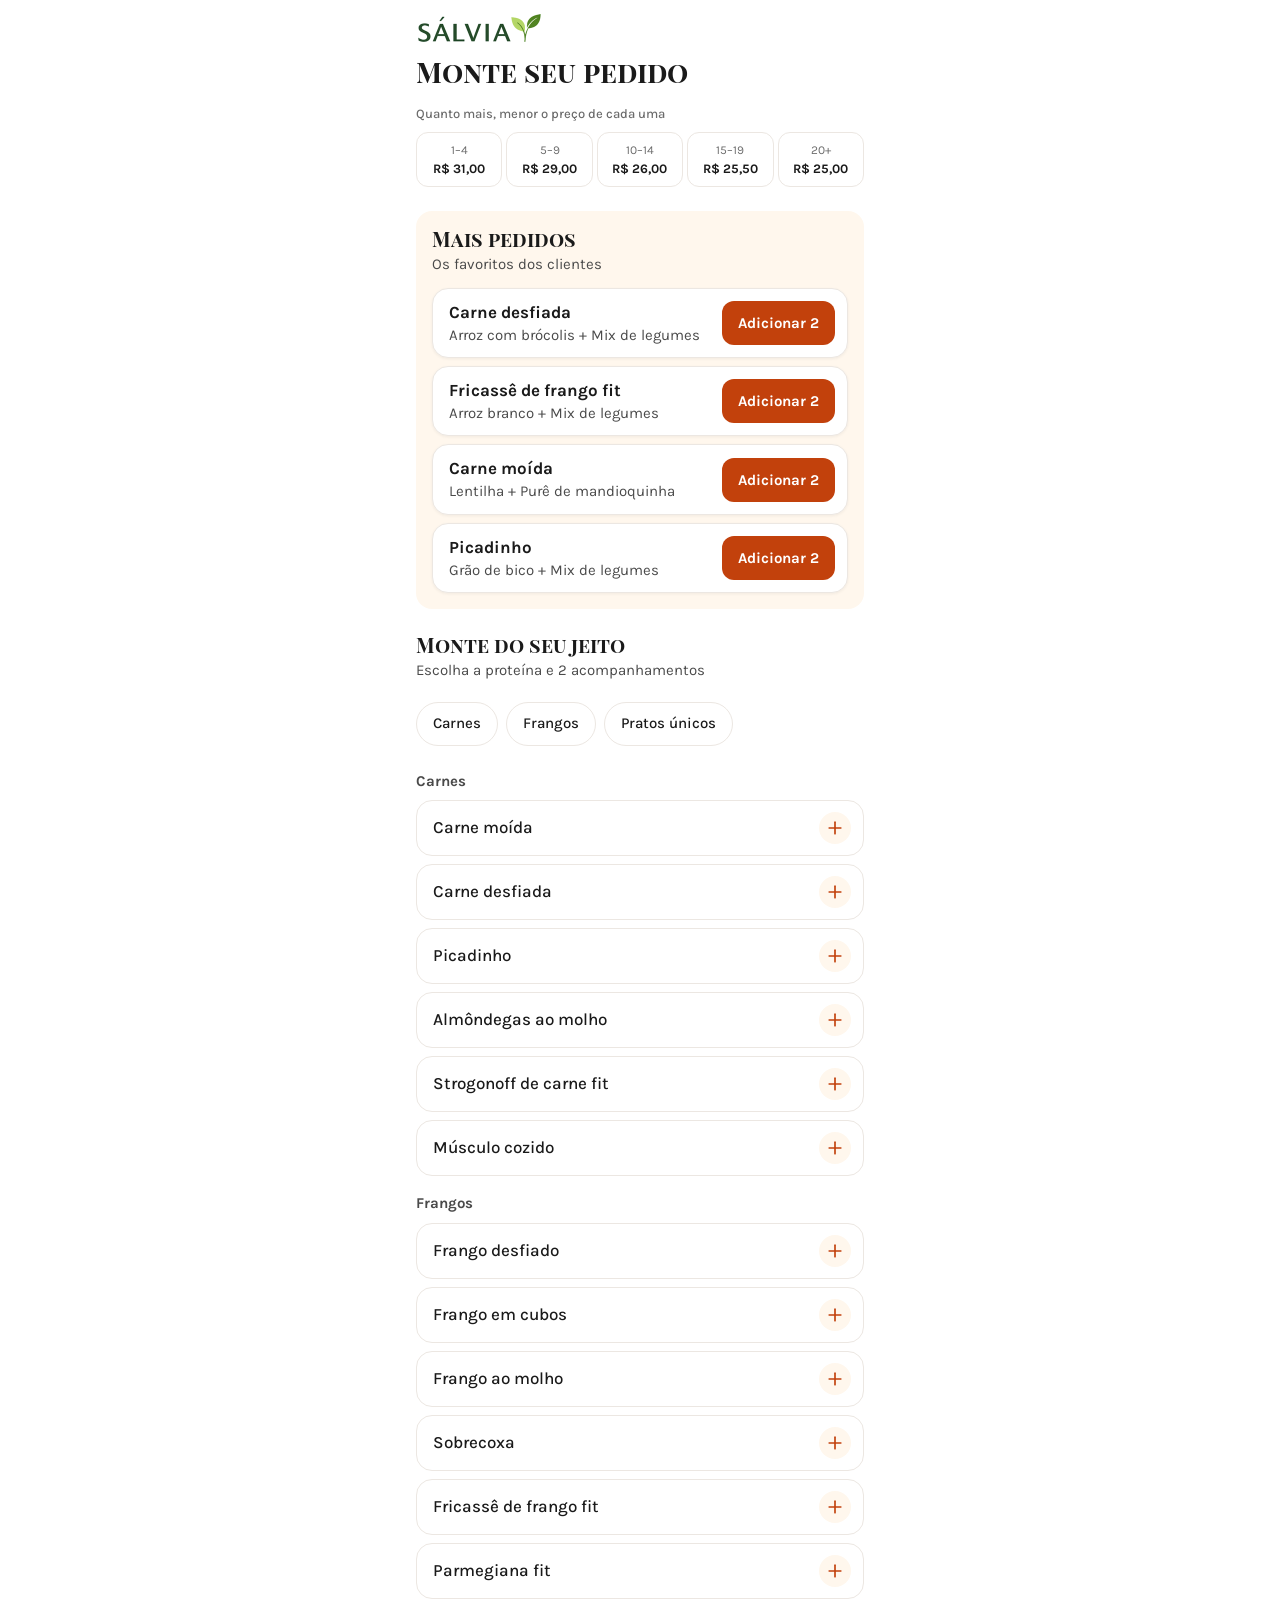
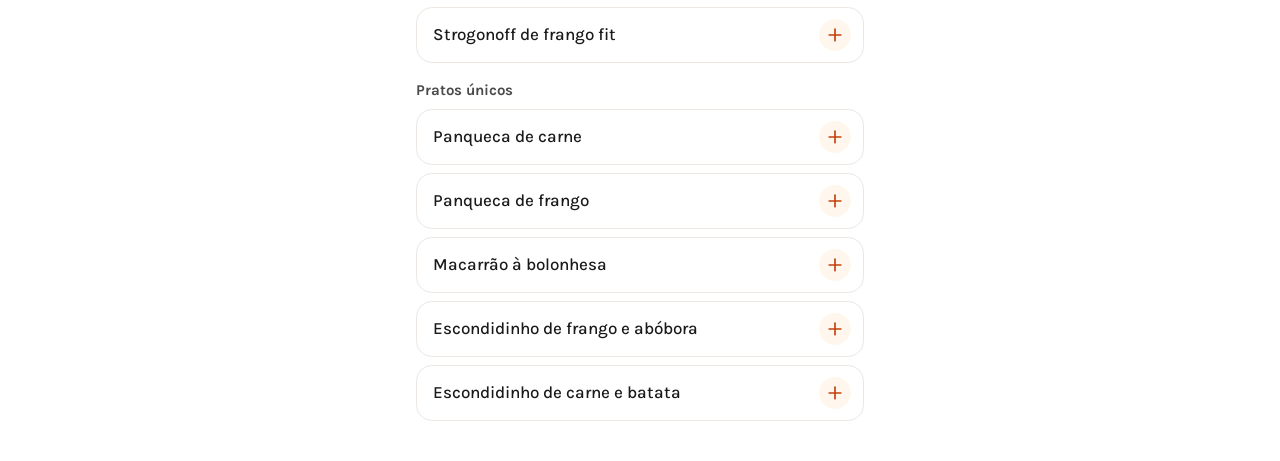
==== commit 85e63fac: "feat: topo enxuto, sem link de WhatsApp antes do pedido e nome em destaque no resumo Revisao do usua" ====
--- a/pedido.html
+++ b/pedido.html
@@ -21,18 +21,6 @@
 
   <main id="tela-cardapio" class="coluna">
     <h1 class="titulo-pagina">Monte seu pedido</h1>
-    <p class="subtitulo">Marmitas fit ultracongeladas para a sua semana</p>
-
-    <ol class="passos" aria-label="Como funciona">
-      <li><span class="passo-num" aria-hidden="true">1</span>Escolha seus pratos</li>
-      <li><span class="passo-num" aria-hidden="true">2</span>Envie pelo WhatsApp</li>
-      <li><span class="passo-num" aria-hidden="true">3</span>Receba congelado</li>
-    </ol>
-    <p class="info">
-      <svg class="icone" viewBox="0 0 24 24" fill="none" stroke="currentColor" stroke-width="2" stroke-linecap="round" stroke-linejoin="round" aria-hidden="true"><rect width="20" height="14" x="2" y="5" rx="2"/><path d="M2 10h20"/></svg>
-      Aceitamos Alelo e Sodexo Refeição
-    </p>
-    <a class="link-discreto" href="https://wa.me/5561983693411?text=Ol%C3%A1!%20Tenho%20uma%20d%C3%BAvida%20sobre%20a%20entrega.">Dúvidas sobre entrega? Fale com a gente no WhatsApp</a>
 
     <section class="precos" aria-labelledby="titulo-precos">
       <h2 id="titulo-precos" class="rotulo">Quanto mais, menor o preço de cada uma</h2>
--- a/pedido.css
+++ b/pedido.css
@@ -1,11 +1,11 @@
-/* Página de pedido. Cores e medidas só via tokens de :root (spec: "Direção visual"). */
+/* Cores e medidas só via tokens de :root. */
 :root {
-  --laranja: #C2410C;            /* ação: botões e textos de ação (branco sobre ele: 5,3:1) */
-  --laranja-escuro: #9A3412;     /* ação pressionada */
-  --laranja-vivo: #EA580C;       /* só ícones, bordas de seleção e elementos grandes */
-  --laranja-claro: #FFF7ED;      /* fundos de destaque */
+  --laranja: #C2410C;
+  --laranja-escuro: #9A3412;
+  --laranja-vivo: #EA580C;
+  --laranja-claro: #FFF7ED;
   --laranja-sobre-escuro: #FDBA74;
-  --verde: #1B5E20;              /* "deu certo" */
+  --verde: #1B5E20;
   --texto: #1A1A1A;
   --texto-2: #4A4A4A;
   --texto-3: #6B6B6B;
@@ -76,7 +76,6 @@
 .icone { width: var(--icone); height: var(--icone); flex-shrink: 0; }
 :focus-visible { outline: 3px solid var(--laranja-vivo); outline-offset: 2px; }
 
-/* ---------- Estrutura ---------- */
 .topo { max-width: var(--largura-max); margin: 0 auto; padding: var(--e-3) var(--e-4); }
 .topo img { height: var(--e-6); width: auto; }
 
@@ -84,18 +83,6 @@
 body.tem-barra .coluna { padding-bottom: calc(var(--espaco-barra) + env(safe-area-inset-bottom)); }
 
 .titulo-pagina { font-family: var(--fonte-titulo); font-size: var(--t-pagina); font-weight: 700; line-height: 1.15; }
-.subtitulo { margin-top: var(--e-1); font-size: var(--t-apoio); color: var(--texto-2); }
-
-/* ---------- Como funciona ---------- */
-.passos { display: grid; grid-template-columns: repeat(3, 1fr); gap: var(--e-2); margin-top: var(--e-4); }
-.passos li { display: flex; align-items: center; gap: var(--e-2); font-size: var(--t-rotulo); line-height: 1.3; color: var(--texto-2); }
-.passo-num {
-  display: inline-grid; place-items: center; flex-shrink: 0;
-  width: var(--e-5); height: var(--e-5);
-  border-radius: var(--raio-pilula);
-  background: var(--laranja-claro); color: var(--laranja);
-  font-size: var(--t-minimo); font-weight: 700;
-}
 .info { display: flex; align-items: center; gap: var(--e-2); margin-top: var(--e-3); font-size: var(--t-rotulo); color: var(--texto-2); }
 .info .icone { color: var(--laranja-vivo); }
 .link-discreto {
@@ -105,10 +92,9 @@
   text-decoration: underline; text-underline-offset: 3px;
 }
 
-/* ---------- Faixa de preços ---------- */
-.precos { margin-top: var(--e-2); }
+.precos { margin-top: var(--e-4); }
 .rotulo { margin-bottom: var(--e-2); font-size: var(--t-rotulo); font-weight: 500; color: var(--texto-3); }
-.faixas { display: grid; grid-template-columns: repeat(5, 1fr); gap: var(--e-1); }
+.faixas { display: grid; grid-template-columns: repeat(5, minmax(0, 1fr)); gap: var(--e-1); }
 .faixa {
   display: flex; flex-direction: column; align-items: center;
   padding: var(--e-2) 0;
@@ -116,17 +102,15 @@
   text-align: center;
 }
 .faixa-qtd { font-size: var(--t-minimo); color: var(--texto-3); }
-.faixa-preco { font-size: var(--t-rotulo); font-weight: 700; white-space: nowrap; }
+.faixa-preco { font-size: var(--t-rotulo); font-weight: 700; }
 .faixa.atual { border: 2px solid var(--laranja-vivo); background: var(--laranja-claro); padding: calc(var(--e-2) - 1px) 0; }
 .faixa.atual .faixa-preco { color: var(--laranja); }
 
-/* ---------- Seções ---------- */
 .secao { margin-top: var(--e-5); }
 .titulo-secao { font-family: var(--fonte-titulo); font-size: var(--t-secao); font-weight: 700; line-height: 1.2; }
 .apoio { margin: 2px 0 var(--e-3); font-size: var(--t-apoio); color: var(--texto-2); }
 .mais-pedidos { padding: var(--e-4); border-radius: var(--raio-cartao); background: var(--laranja-claro); }
 
-/* ---------- Cartões (mais pedidos e resumo) ---------- */
 .lista-combos, .resumo-lista { display: grid; gap: var(--e-2); }
 .combo, .resumo-item {
   display: flex; align-items: center; gap: var(--e-3);
@@ -139,7 +123,6 @@
 .combo-prato { font-size: var(--t-prato); font-weight: 700; line-height: 1.3; }
 .combo-acomp { margin-top: 2px; font-size: var(--t-apoio); line-height: 1.35; color: var(--texto-2); }
 
-/* ---------- Botões ---------- */
 .botao {
   display: inline-flex; align-items: center; justify-content: center; gap: var(--e-2);
   min-height: var(--toque); min-width: var(--toque);
@@ -171,7 +154,6 @@
 .seletor { display: inline-flex; align-items: center; gap: var(--e-1); flex-shrink: 0; }
 .seletor-valor { min-width: 28px; text-align: center; font-size: var(--t-prato); font-weight: 700; }
 
-/* ---------- Atalhos e lista de pratos ---------- */
 .atalhos {
   position: sticky; top: 0; z-index: 5;
   display: flex; gap: var(--e-2);
@@ -214,7 +196,6 @@
   background: var(--laranja-claro); color: var(--laranja);
 }
 
-/* ---------- Barra de baixo ---------- */
 .barra {
   position: fixed; left: 0; right: 0; bottom: 0; z-index: 20;
   padding: var(--e-3) var(--e-4) calc(var(--e-3) + env(safe-area-inset-bottom));
@@ -226,11 +207,10 @@
 .barra-textos { flex: 1; min-width: 0; }
 .barra-total { font-size: var(--t-prato); font-weight: 700; }
 .barra-aviso { display: flex; align-items: center; gap: var(--e-1); margin-top: 2px; font-size: var(--t-rotulo); line-height: 1.3; color: var(--texto-2); }
-.barra-aviso .icone { width: var(--icone-pequeno); height: var(--icone-pequeno); }
+.barra-aviso .icone, .resumo-aviso .icone { width: var(--icone-pequeno); height: var(--icone-pequeno); }
 .barra-aviso.menor-preco { color: var(--verde); font-weight: 700; }
 .barra.pulso { animation: pulso 250ms ease-out; }
 
-/* ---------- Painel de montagem ---------- */
 .painel-fundo { position: fixed; inset: 0; z-index: 30; background: var(--veu); animation: aparecer var(--duracao) ease-out; }
 .painel {
   position: fixed; left: 0; right: 0; bottom: 0; z-index: 31;
@@ -273,7 +253,6 @@
 .painel-acoes { display: flex; align-items: flex-end; gap: var(--e-3); }
 .painel-qtd-rotulo { margin-bottom: 2px; font-size: var(--t-minimo); color: var(--texto-3); }
 
-/* ---------- Resumo ---------- */
 .resumo-cabeca { display: flex; align-items: center; gap: var(--e-3); margin: var(--e-4) 0; }
 .resumo-cabeca .titulo-pagina:focus { outline: none; }
 .resumo-valores { margin-top: var(--e-4); padding: var(--e-4); border-radius: var(--raio-cartao); background: var(--laranja-claro); }
@@ -285,22 +264,26 @@
   font-size: var(--t-total); font-weight: 700; color: var(--texto);
 }
 .resumo-aviso { display: flex; align-items: center; gap: var(--e-1); margin-top: var(--e-2); font-size: var(--t-rotulo); color: var(--texto-2); }
-.resumo-aviso .icone { width: var(--icone-pequeno); height: var(--icone-pequeno); }
 .resumo-aviso.menor-preco { color: var(--verde); font-weight: 700; }
-.campo { margin-top: var(--e-5); }
-.campo label { display: block; margin-bottom: var(--e-1); font-size: var(--t-apoio); font-weight: 700; }
+.campo {
+  margin-top: var(--e-5); padding: var(--e-4);
+  border: 2px solid var(--laranja-vivo); border-radius: var(--raio-cartao);
+  background: var(--laranja-claro);
+}
+.campo label { display: block; font-size: var(--t-prato); font-weight: 700; }
+.campo-apoio { margin: 2px 0 var(--e-3); font-size: var(--t-apoio); color: var(--texto-2); }
 .campo input {
   width: 100%; min-height: 48px; padding: 0 var(--e-3);
-  border: 1.5px solid var(--borda); border-radius: var(--raio-escolha);
+  border: 1.5px solid var(--laranja-vivo); border-radius: var(--raio-escolha);
   background: var(--fundo); font-size: var(--t-corpo);
 }
+.campo input::placeholder { color: var(--texto-3); }
 .campo input:focus { border-color: var(--laranja-vivo); }
 .botao-whatsapp { width: 100%; min-height: var(--toque-grande); margin-top: var(--e-4); font-size: var(--t-prato); }
 .nota { margin-top: var(--e-2); text-align: center; font-size: var(--t-rotulo); color: var(--texto-2); }
 .voltar-ajustar { display: flex; margin: var(--e-2) auto 0; }
 .vazio { display: grid; justify-items: center; gap: var(--e-4); margin-top: var(--e-6); text-align: center; color: var(--texto-2); }
 
-/* ---------- Aviso rápido ---------- */
 .aviso-rapido {
   position: fixed; left: var(--e-4); right: var(--e-4); z-index: 40;
   bottom: calc(var(--e-4) + env(safe-area-inset-bottom));
@@ -322,7 +305,6 @@
   color: var(--laranja-sobre-escuro); font-weight: 700;
 }
 
-/* ---------- Movimento ---------- */
 @keyframes subir { from { transform: translateY(100%); } }
 @keyframes aparecer { from { opacity: 0; } }
 @keyframes pulso { 50% { transform: translateY(-3px); } }
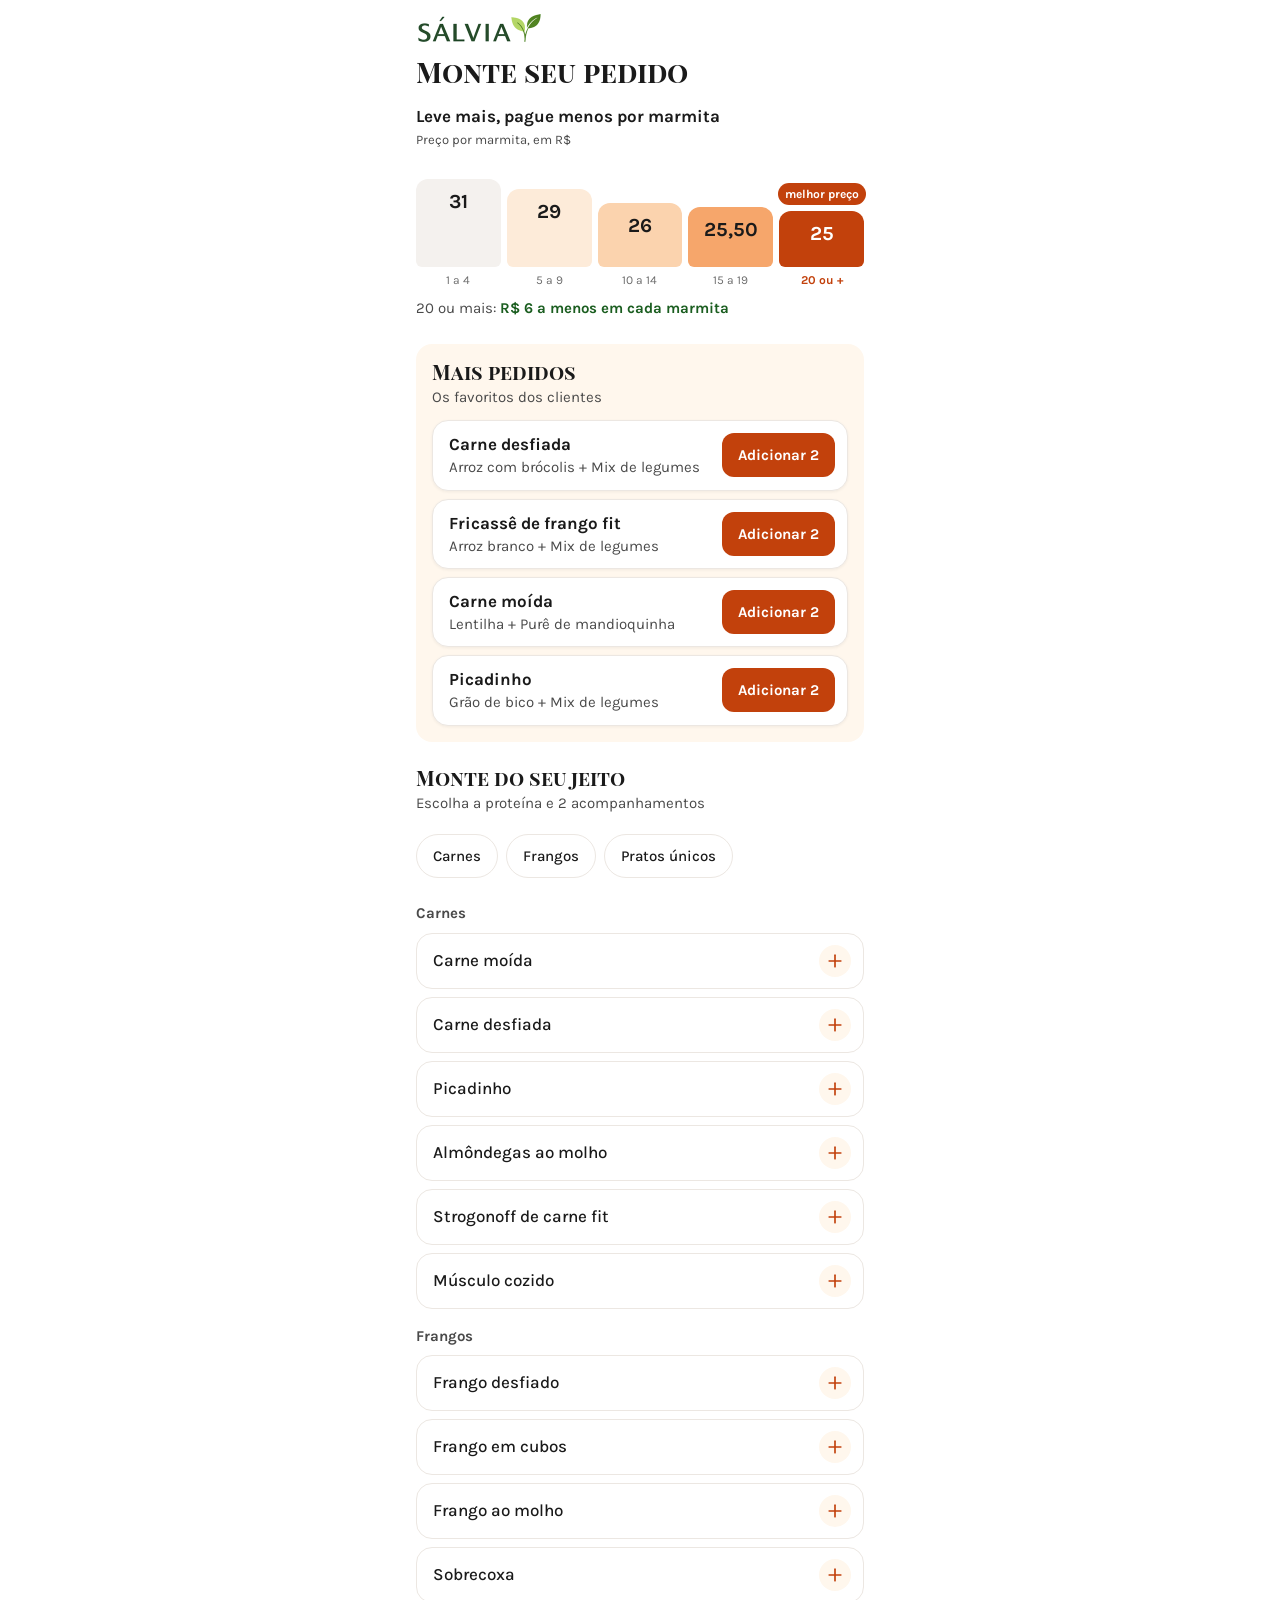
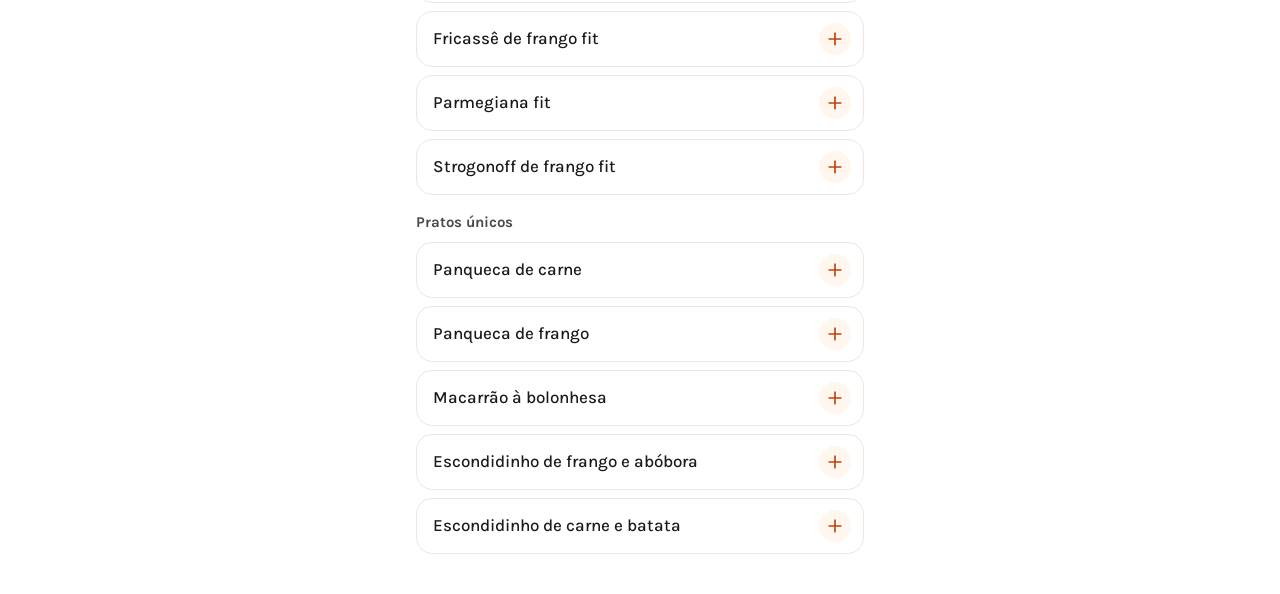
==== commit 33947cc7: "feat: escada de precos - 'Leve mais, pague menos por marmita', degraus coloridos e economia Faixas v" ====
--- a/pedido.html
+++ b/pedido.html
@@ -23,14 +23,16 @@
     <h1 class="titulo-pagina">Monte seu pedido</h1>
 
     <section class="precos" aria-labelledby="titulo-precos">
-      <h2 id="titulo-precos" class="rotulo">Quanto mais, menor o preço de cada uma</h2>
+      <h2 id="titulo-precos" class="precos-titulo">Leve mais, pague menos por marmita</h2>
+      <p class="precos-sub">Preço por marmita, em R$</p>
       <ul class="faixas" id="faixas">
-        <li class="faixa" data-min="1"><span class="faixa-qtd">1–4</span><span class="faixa-preco">R$ 31,00</span></li>
-        <li class="faixa" data-min="5"><span class="faixa-qtd">5–9</span><span class="faixa-preco">R$ 29,00</span></li>
-        <li class="faixa" data-min="10"><span class="faixa-qtd">10–14</span><span class="faixa-preco">R$ 26,00</span></li>
-        <li class="faixa" data-min="15"><span class="faixa-qtd">15–19</span><span class="faixa-preco">R$ 25,50</span></li>
-        <li class="faixa" data-min="20"><span class="faixa-qtd">20+</span><span class="faixa-preco">R$ 25,00</span></li>
+        <li class="faixa" data-min="1"><span class="faixa-qtd">1 a 4</span><span class="faixa-degrau"><span class="sr-only"> marmitas: R$ </span><span class="faixa-preco">31</span><span class="sr-only"> cada</span></span></li>
+        <li class="faixa" data-min="5"><span class="faixa-qtd">5 a 9</span><span class="faixa-degrau"><span class="sr-only"> marmitas: R$ </span><span class="faixa-preco">29</span><span class="sr-only"> cada</span></span></li>
+        <li class="faixa" data-min="10"><span class="faixa-qtd">10 a 14</span><span class="faixa-degrau"><span class="sr-only"> marmitas: R$ </span><span class="faixa-preco">26</span><span class="sr-only"> cada</span></span></li>
+        <li class="faixa" data-min="15"><span class="faixa-qtd">15 a 19</span><span class="faixa-degrau"><span class="sr-only"> marmitas: R$ </span><span class="faixa-preco">25,50</span><span class="sr-only"> cada</span></span></li>
+        <li class="faixa melhor" data-min="20"><span class="faixa-qtd">20 ou +</span><span class="faixa-degrau"><span class="sr-only"> marmitas: R$ </span><span class="faixa-preco">25</span><span class="sr-only"> cada</span><span class="faixa-selo">melhor preço</span></span></li>
       </ul>
+      <p class="precos-economia">20 ou mais: <strong>R$ 6 a menos em cada marmita</strong></p>
     </section>
 
     <section class="secao mais-pedidos" aria-labelledby="titulo-mais-pedidos">
--- a/pedido.css
+++ b/pedido.css
@@ -4,6 +4,10 @@
   --laranja-escuro: #9A3412;
   --laranja-vivo: #EA580C;
   --laranja-claro: #FFF7ED;
+  --degrau-1: #F4F1EE;           /* escada de preços: do neutro ao laranja */
+  --degrau-2: #FDEBD9;
+  --degrau-3: #FBD3AE;
+  --degrau-4: #F6A66B;
   --laranja-sobre-escuro: #FDBA74;
   --verde: #1B5E20;
   --texto: #1A1A1A;
@@ -55,6 +59,7 @@
 
 *, *::before, *::after { box-sizing: border-box; }
 [hidden] { display: none !important; }
+.sr-only { position: absolute; width: 1px; height: 1px; overflow: hidden; clip: rect(0 0 0 0); white-space: nowrap; }
 html { -webkit-text-size-adjust: 100%; }
 
 body {
@@ -93,18 +98,30 @@
 }
 
 .precos { margin-top: var(--e-4); }
-.rotulo { margin-bottom: var(--e-2); font-size: var(--t-rotulo); font-weight: 500; color: var(--texto-3); }
-.faixas { display: grid; grid-template-columns: repeat(5, minmax(0, 1fr)); gap: var(--e-1); }
-.faixa {
-  display: flex; flex-direction: column; align-items: center;
-  padding: var(--e-2) 0;
-  border: 1px solid var(--borda); border-radius: var(--raio-escolha);
-  text-align: center;
-}
-.faixa-qtd { font-size: var(--t-minimo); color: var(--texto-3); }
-.faixa-preco { font-size: var(--t-rotulo); font-weight: 700; }
-.faixa.atual { border: 2px solid var(--laranja-vivo); background: var(--laranja-claro); padding: calc(var(--e-2) - 1px) 0; }
-.faixa.atual .faixa-preco { color: var(--laranja); }
+.precos-titulo { font-size: var(--t-prato); font-weight: 700; }
+.precos-sub { font-size: var(--t-rotulo); color: var(--texto-2); }
+/* Escada: degraus descem e esquentam de cor até o melhor preço. DOM: quantidade antes do preço (leitor de tela); visual: preço em cima. */
+.faixas { display: grid; grid-template-columns: repeat(5, minmax(0, 1fr)); gap: 6px; align-items: end; padding-top: 30px; }
+.faixa { display: flex; flex-direction: column-reverse; text-align: center; }
+.faixa-qtd { margin-top: var(--e-1); font-size: var(--t-minimo); color: var(--texto-3); }
+.faixa-degrau { position: relative; padding-top: var(--e-2); border-radius: var(--raio-escolha) var(--raio-escolha) 6px 6px; }
+.faixa-preco { font-size: clamp(var(--t-apoio), 5.4vw, var(--t-secao)); font-weight: 700; }
+.faixa:nth-child(1) .faixa-degrau { height: 88px; background: var(--degrau-1); }
+.faixa:nth-child(2) .faixa-degrau { height: 78px; background: var(--degrau-2); }
+.faixa:nth-child(3) .faixa-degrau { height: 64px; background: var(--degrau-3); }
+.faixa:nth-child(4) .faixa-degrau { height: 60px; background: var(--degrau-4); }
+.faixa.melhor .faixa-degrau { height: 56px; background: var(--laranja); color: var(--fundo); }
+.faixa.melhor .faixa-qtd { color: var(--laranja); font-weight: 700; }
+.faixa-selo, .faixa.atual:not(.melhor) .faixa-degrau::before {
+  position: absolute; top: -28px; left: 50%; transform: translateX(-50%);
+  padding: 2px 7px; border-radius: var(--raio-pilula); white-space: nowrap;
+  background: var(--laranja); color: var(--fundo); font-size: var(--t-minimo); font-weight: 700;
+}
+@media (max-width: 359px) { .faixa.melhor .faixa-selo { left: auto; right: 0; transform: none; } }
+.faixa.atual .faixa-degrau { outline: 3px solid var(--texto); outline-offset: 2px; }
+.faixa.atual:not(.melhor) .faixa-degrau::before { content: 'seu pedido'; background: var(--texto); }
+.precos-economia { margin-top: var(--e-2); font-size: var(--t-apoio); color: var(--texto-2); }
+.precos-economia strong { color: var(--verde); }
 
 .secao { margin-top: var(--e-5); }
 .titulo-secao { font-family: var(--fonte-titulo); font-size: var(--t-secao); font-weight: 700; line-height: 1.2; }
@@ -223,12 +240,21 @@
   animation: subir var(--duracao) ease-out;
 }
 .painel-cabeca {
-  display: flex; align-items: flex-start; justify-content: space-between; gap: var(--e-3);
+  display: flex; flex-wrap: wrap; align-items: center; justify-content: space-between; gap: var(--e-2) var(--e-3);
   padding: var(--e-4) var(--e-4) var(--e-3);
   border-bottom: 1px solid var(--borda);
 }
-.painel-titulo { font-size: var(--t-secao); font-weight: 700; line-height: 1.25; }
-.painel-contador { margin-top: 2px; font-size: var(--t-rotulo); color: var(--texto-2); }
+.painel-titulo { flex: 1; min-width: 0; font-size: var(--t-secao); font-weight: 700; line-height: 1.25; }
+.painel-contador { flex-basis: 100%; font-size: var(--t-rotulo); color: var(--texto-2); }
+.painel-contador.destaque {
+  display: flex; align-items: center; justify-content: center; gap: var(--e-1);
+  padding: var(--e-2) var(--e-3);
+  border-radius: var(--raio-escolha);
+  background: var(--laranja); color: var(--fundo);
+  font-size: var(--t-apoio); font-weight: 700;
+}
+.painel-contador.destaque.pronto { background: var(--verde); }
+.painel-contador .icone { width: var(--icone-pequeno); height: var(--icone-pequeno); }
 .painel-corpo { flex: 1; overflow-y: auto; overscroll-behavior: contain; padding: 0 var(--e-4) var(--e-4); }
 .grupo-titulo { margin: var(--e-4) 0 var(--e-2); font-size: var(--t-rotulo); font-weight: 700; color: var(--texto-3); }
 .chips { display: flex; flex-wrap: wrap; gap: var(--e-2); }
